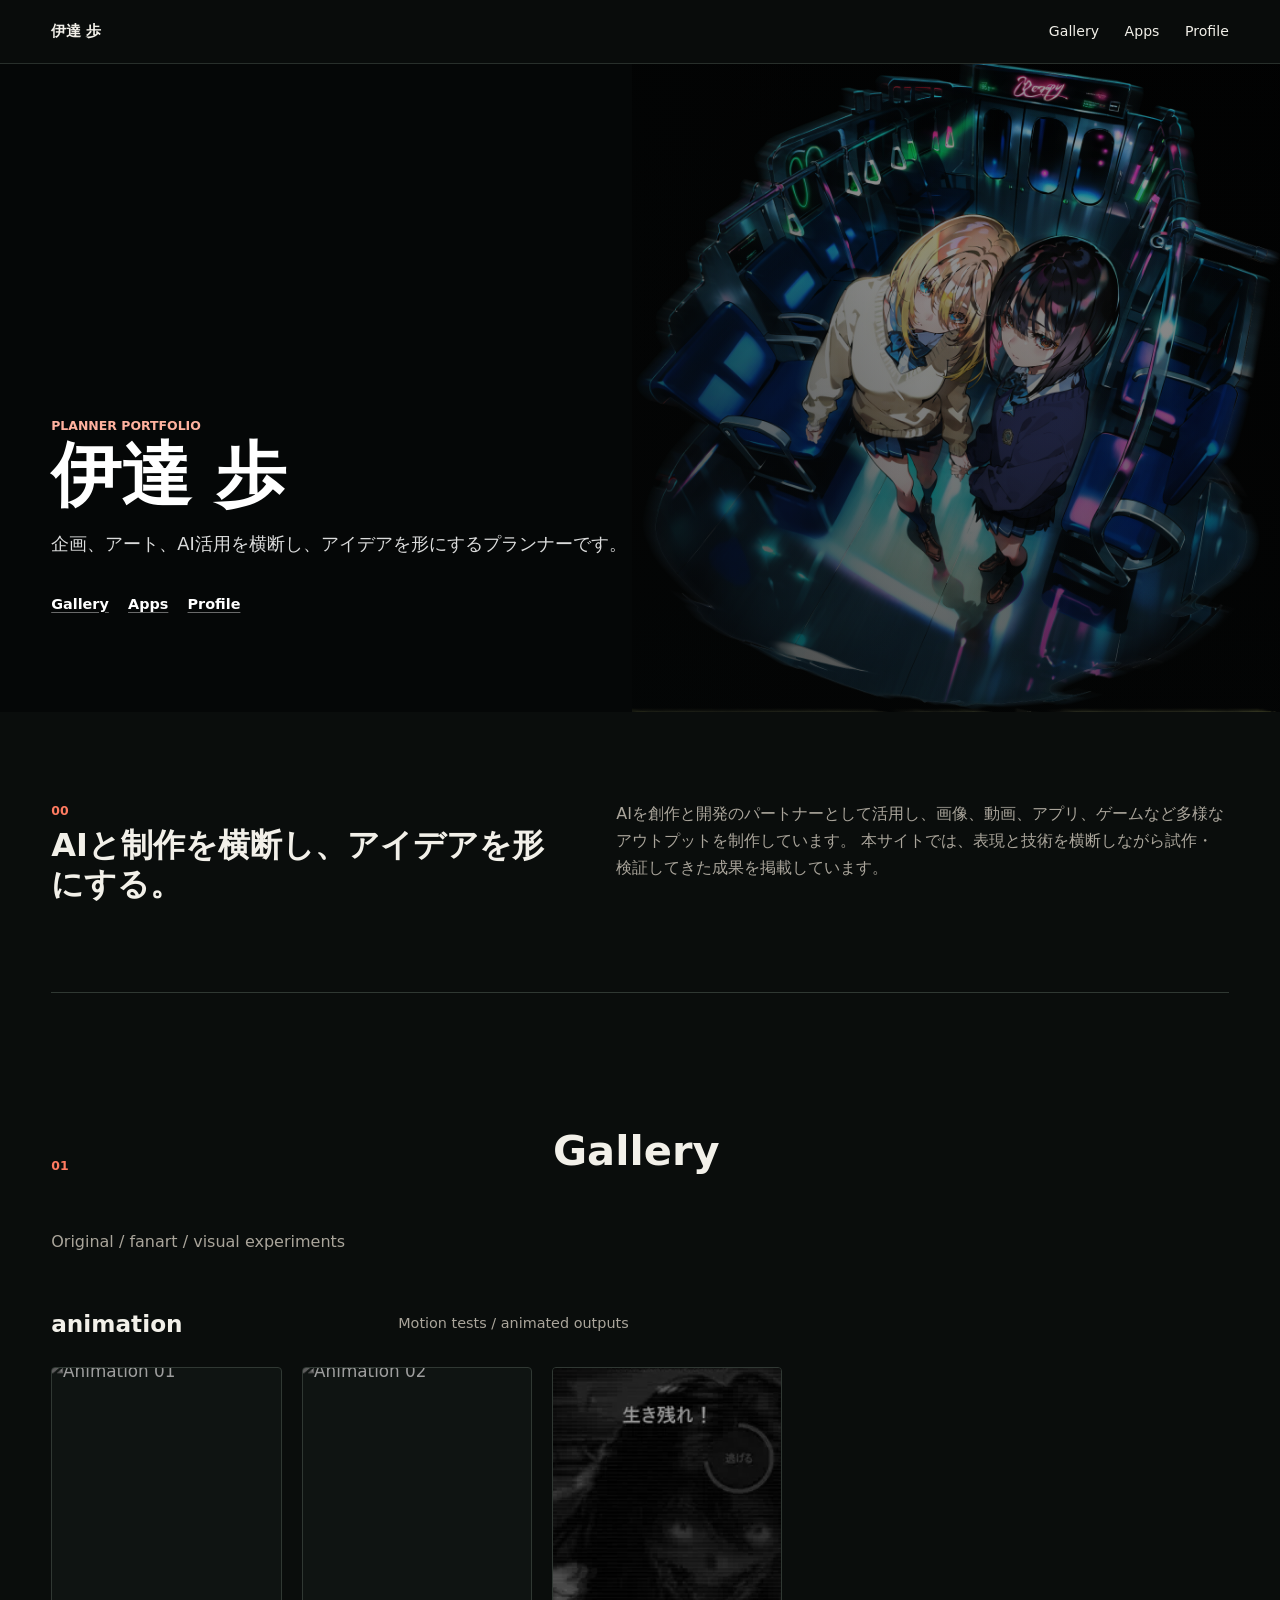
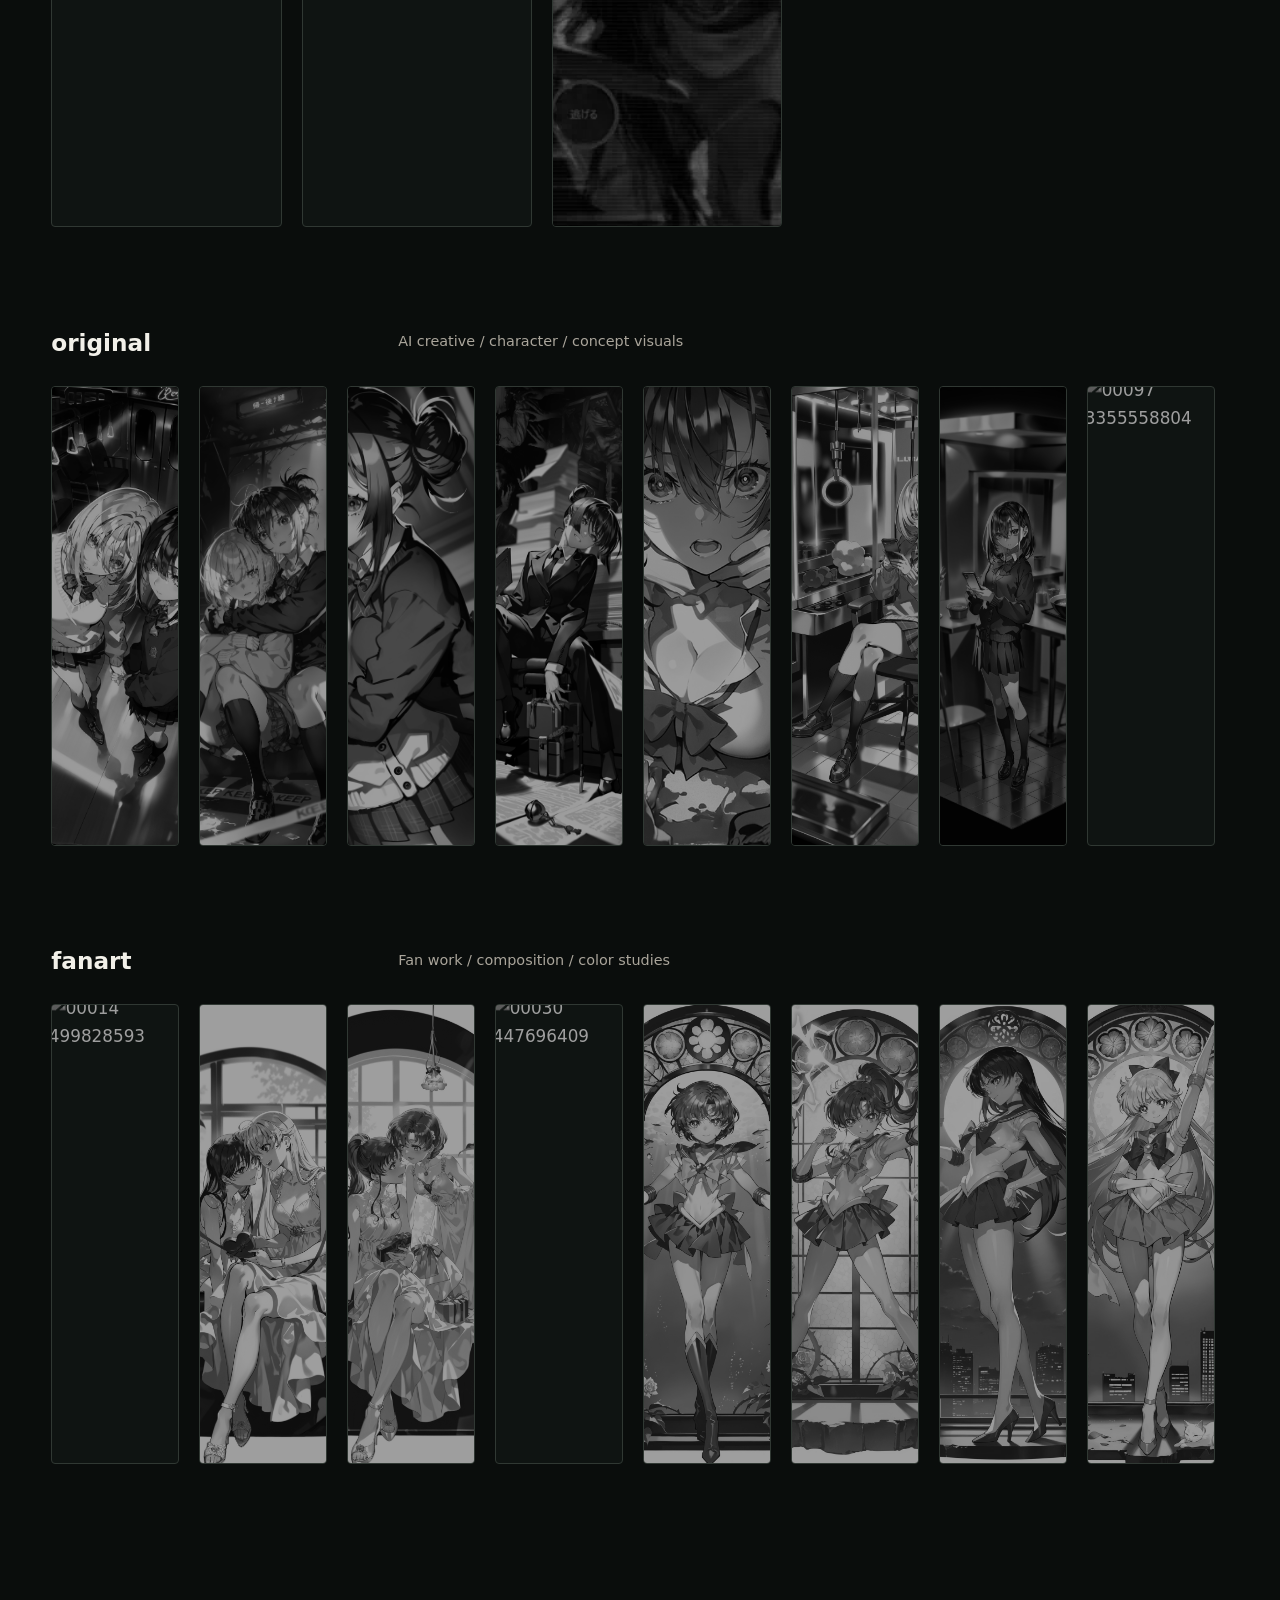
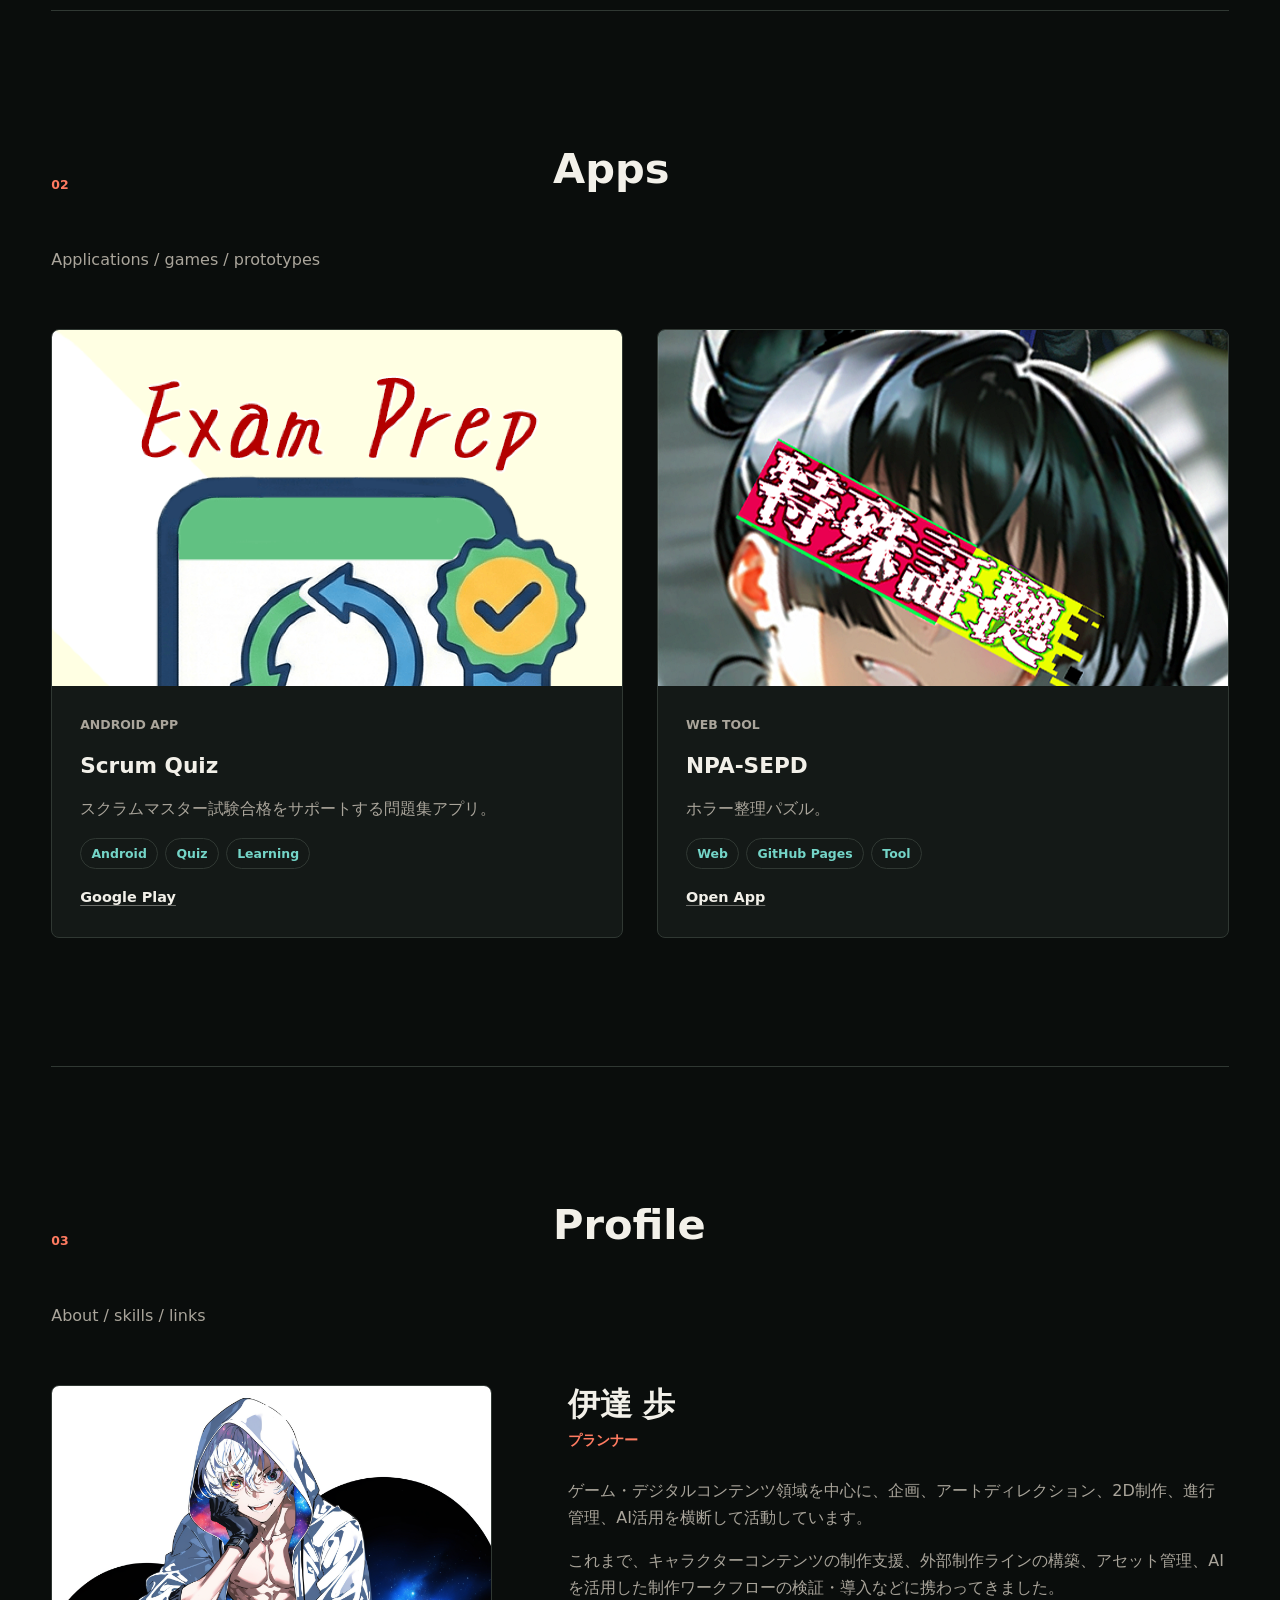
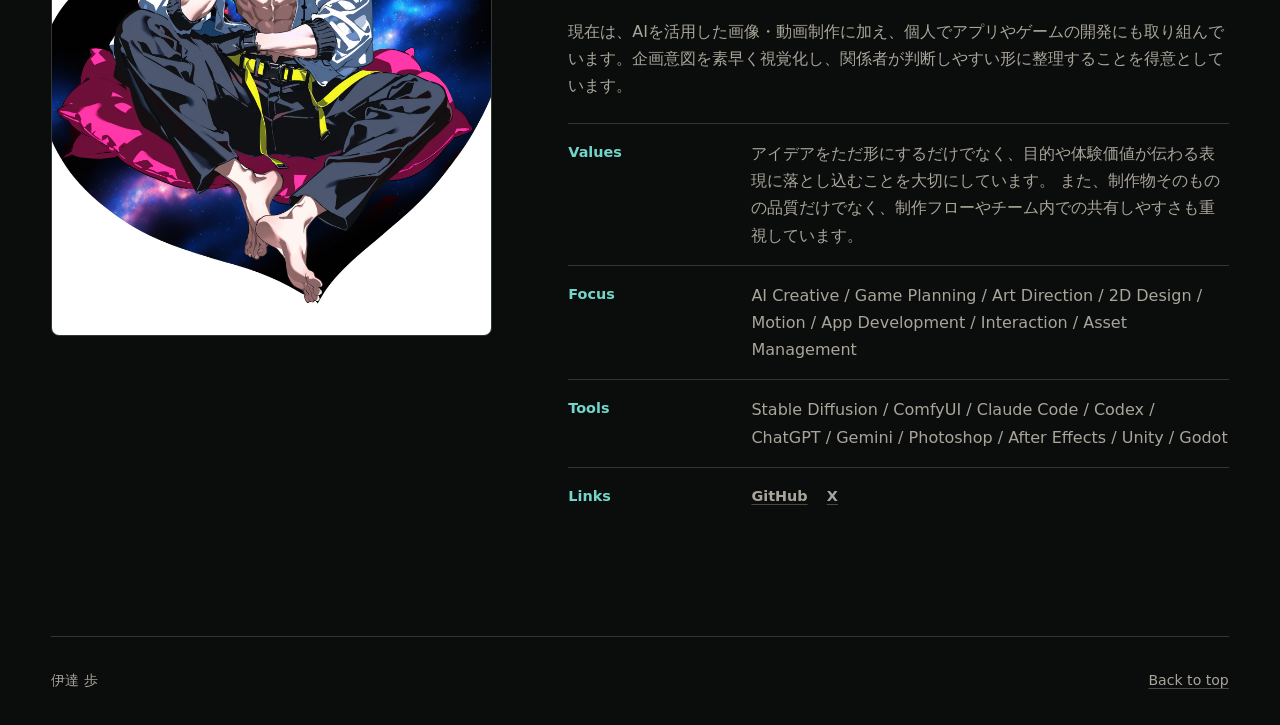
==== wireframe.html @ 17c1c7ae "Hide gallery close button" ====
<!doctype html>
<html lang="ja">
  <head>
    <meta charset="utf-8">
    <meta name="viewport" content="width=device-width, initial-scale=1">
    <title>伊達 歩 Portfolio</title>
    <link rel="stylesheet" href="./wireframe.css?v=20260603-close">
  </head>
  <body>
    <a class="skip-link" href="#main">本文へ移動</a>

    <header class="site-header">
      <a class="brand" href="#top" aria-label="Portfolio home">伊達 歩</a>
      <nav class="primary-nav" aria-label="Primary navigation">
        <a href="#gallery">Gallery</a>
        <a href="#apps">Apps</a>
        <a href="#profile">Profile</a>
      </nav>
    </header>

    <main id="main">
      <section class="hero" id="top" aria-labelledby="hero-title">
        <img class="hero__image" src="./image/original/01_key-train_1+.png" alt="">
        <div class="hero__shade" aria-hidden="true"></div>
        <div class="hero__inner">
          <p class="eyebrow">Planner Portfolio</p>
          <h1 id="hero-title">伊達 歩</h1>
          <p class="hero__lead">企画、アート、AI活用を横断し、アイデアを形にするプランナーです。</p>
          <div class="hero__links" aria-label="Section links">
            <a href="#gallery">Gallery</a>
            <a href="#apps">Apps</a>
            <a href="#profile">Profile</a>
          </div>
        </div>
      </section>

      <section class="intro shell" aria-labelledby="intro-title">
        <div>
          <p class="section-index">00</p>
          <h2 id="intro-title">AIと制作を横断し、アイデアを形にする。</h2>
        </div>
        <p>
          AIを創作と開発のパートナーとして活用し、画像、動画、アプリ、ゲームなど多様なアウトプットを制作しています。
          本サイトでは、表現と技術を横断しながら試作・検証してきた成果を掲載しています。
        </p>
      </section>

      <section class="section shell" id="gallery" aria-labelledby="gallery-title">
        <div class="section-heading">
          <p class="section-index">01</p>
          <h2 id="gallery-title">Gallery</h2>
          <p>Original / fanart / visual experiments</p>
        </div>

        <div class="gallery-blocks">
          <section class="gallery-category gallery-category--animation" aria-labelledby="gallery-animation-title">
            <div class="gallery-category__heading">
              <h3 id="gallery-animation-title">animation</h3>
              <p>Motion tests / animated outputs</p>
            </div>
            <div class="gallery-rail" data-gallery-rail="animation" aria-label="animation contents"></div>
          </section>

          <section class="gallery-category" aria-labelledby="gallery-original-title">
            <div class="gallery-category__heading">
              <h3 id="gallery-original-title">original</h3>
              <p>AI creative / character / concept visuals</p>
            </div>
            <div class="gallery-rail" data-gallery-rail="original" aria-label="original images"></div>
          </section>

          <section class="gallery-category" aria-labelledby="gallery-fanart-title">
            <div class="gallery-category__heading">
              <h3 id="gallery-fanart-title">fanart</h3>
              <p>Fan work / composition / color studies</p>
            </div>
            <div class="gallery-rail" data-gallery-rail="fanart" aria-label="fanart images"></div>
          </section>
        </div>
      </section>

      <section class="section shell" id="apps" aria-labelledby="apps-title">
        <div class="section-heading">
          <p class="section-index">02</p>
          <h2 id="apps-title">Apps</h2>
          <p>Applications / games / prototypes</p>
        </div>

        <div class="apps-grid">
          <article class="app-card">
            <div class="app-card__media app-card__media--icon">
              <img class="app-icon" src="./assets/app-icons/scrumquiz.png" alt="Scrum Quiz app icon">
            </div>
            <div class="app-card__body">
              <p class="app-card__type">Android App</p>
              <h3>Scrum Quiz</h3>
              <p>スクラムマスター試験合格をサポートする問題集アプリ。</p>
              <div class="tag-list" aria-label="Technologies">
                <span>Android</span>
                <span>Quiz</span>
                <span>Learning</span>
              </div>
              <div class="text-links">
                <a href="https://play.google.com/store/apps/details?id=com.dappokura.scrumquiz" target="_blank" rel="noopener noreferrer">Google Play</a>
              </div>
            </div>
          </article>

          <article class="app-card">
            <div class="app-card__media app-card__media--icon">
              <img class="app-icon" src="./assets/app-icons/npa-sepd.png" alt="NPA-SEPD app icon">
            </div>
            <div class="app-card__body">
              <p class="app-card__type">Web Tool</p>
              <h3>NPA-SEPD</h3>
              <p>ホラー整理パズル。</p>
              <div class="tag-list" aria-label="Technologies">
                <span>Web</span>
                <span>GitHub Pages</span>
                <span>Tool</span>
              </div>
              <div class="text-links">
                <a href="https://dappo-kura.github.io/NPA-SEPD/" target="_blank" rel="noopener noreferrer">Open App</a>
              </div>
            </div>
          </article>
        </div>
      </section>

      <section class="section profile shell" id="profile" aria-labelledby="profile-title">
        <div class="section-heading">
          <p class="section-index">03</p>
          <h2 id="profile-title">Profile</h2>
          <p>About / skills / links</p>
        </div>

        <div class="profile-layout">
          <figure class="profile-visual">
            <img src="./image/original/15_00001-150311282.png" alt="Profile visual placeholder">
          </figure>

          <div class="profile-copy">
            <div class="profile-title">
              <h3>伊達 歩</h3>
              <p>プランナー</p>
            </div>

            <div class="profile-text">
              <p>
                ゲーム・デジタルコンテンツ領域を中心に、企画、アートディレクション、2D制作、進行管理、AI活用を横断して活動しています。
              </p>
              <p>
                これまで、キャラクターコンテンツの制作支援、外部制作ラインの構築、アセット管理、AIを活用した制作ワークフローの検証・導入などに携わってきました。
              </p>
              <p>
                現在は、AIを活用した画像・動画制作に加え、個人でアプリやゲームの開発にも取り組んでいます。企画意図を素早く視覚化し、関係者が判断しやすい形に整理することを得意としています。
              </p>
            </div>

            <div class="profile-list">
              <div>
                <h4>Values</h4>
                <p>
                  アイデアをただ形にするだけでなく、目的や体験価値が伝わる表現に落とし込むことを大切にしています。
                  また、制作物そのものの品質だけでなく、制作フローやチーム内での共有しやすさも重視しています。
                </p>
              </div>
              <div>
                <h4>Focus</h4>
                <p>AI Creative / Game Planning / Art Direction / 2D Design / Motion / App Development / Interaction / Asset Management</p>
              </div>
              <div>
                <h4>Tools</h4>
                <p>Stable Diffusion / ComfyUI / Claude Code / Codex / ChatGPT / Gemini / Photoshop / After Effects / Unity / Godot</p>
              </div>
              <div>
                <h4>Links</h4>
                <p class="text-links">
                  <a href="https://github.com/Dappo-kura" target="_blank" rel="noopener noreferrer">GitHub</a>
                  <a href="https://x.com/home" target="_blank" rel="noopener noreferrer">X</a>
                </p>
              </div>
            </div>
          </div>
        </div>
      </section>
    </main>

    <footer class="site-footer shell">
      <p>伊達 歩</p>
      <a href="#top">Back to top</a>
    </footer>

    <div class="gallery-lightbox" id="gallery-lightbox" aria-hidden="true">
      <div class="gallery-lightbox__dialog" role="dialog" aria-modal="true" aria-labelledby="lightbox-title">
        <button class="gallery-lightbox__close" type="button" aria-label="Close">Close</button>
        <button class="gallery-lightbox__nav gallery-lightbox__nav--prev" type="button" aria-label="Previous image">←</button>
        <button class="gallery-lightbox__nav gallery-lightbox__nav--next" type="button" aria-label="Next image">→</button>
        <div class="gallery-lightbox__media" id="lightbox-media"></div>
        <div class="gallery-lightbox__meta">
          <p id="lightbox-category"></p>
          <h3 id="lightbox-title"></h3>
        </div>
      </div>
    </div>

    <script src="./gallery.js?v=20260603-close"></script>
  </body>
</html>
---- wireframe.css ----
:root {
  color-scheme: dark;
  --bg: #0a0d0c;
  --ink: #f2f0e9;
  --muted: #aaa59b;
  --line: #303833;
  --surface: #141917;
  --accent: #ff7b61;
  --accent-2: #74d5c8;
  --gutter: clamp(18px, 4vw, 64px);
  --section-space: clamp(64px, 10vw, 128px);
  --radius: 8px;
}

* {
  box-sizing: border-box;
}

html {
  scroll-behavior: smooth;
}

body {
  margin: 0;
  background: var(--bg);
  color: var(--ink);
  font-family: "Yu Gothic", "Hiragino Kaku Gothic ProN", Meiryo, system-ui, sans-serif;
  line-height: 1.7;
  letter-spacing: 0;
}

body.lightbox-open {
  overflow: hidden;
}

img,
video {
  display: block;
  width: 100%;
}

a {
  color: inherit;
  text-decoration-color: color-mix(in srgb, currentColor 40%, transparent);
  text-underline-offset: 0.22em;
}

a:hover {
  color: var(--accent);
}

.skip-link {
  position: fixed;
  top: 12px;
  left: 12px;
  z-index: 20;
  transform: translateY(-160%);
  background: var(--ink);
  color: var(--surface);
  padding: 0.5rem 0.75rem;
  border-radius: var(--radius);
}

.skip-link:focus {
  transform: translateY(0);
}

.shell {
  width: min(calc(100% - (var(--gutter) * 2)), 1180px);
  margin-inline: auto;
}

.site-header {
  position: sticky;
  top: 0;
  z-index: 10;
  display: flex;
  align-items: center;
  justify-content: space-between;
  gap: 1rem;
  min-height: 64px;
  padding-inline: var(--gutter);
  border-bottom: 1px solid color-mix(in srgb, var(--line) 82%, transparent);
  background: color-mix(in srgb, var(--bg) 88%, transparent);
  backdrop-filter: blur(18px);
}

.brand {
  font-size: 0.95rem;
  font-weight: 700;
  text-decoration: none;
}

.primary-nav {
  display: flex;
  align-items: center;
  gap: clamp(0.8rem, 2vw, 1.8rem);
  font-size: 0.88rem;
}

.primary-nav a {
  text-decoration: none;
}

.hero {
  position: relative;
  min-height: 72svh;
  display: grid;
  align-items: end;
  overflow: clip;
  isolation: isolate;
  background: #050707;
}

.hero__image,
.hero__shade {
  position: absolute;
  inset: 0;
  z-index: -2;
}

.hero__image {
  height: 100%;
  object-fit: contain;
  object-position: right center;
  opacity: 0.92;
}

.hero__shade {
  z-index: -1;
  background:
    linear-gradient(90deg, rgba(5, 7, 7, 0.9) 0%, rgba(5, 7, 7, 0.68) 34%, rgba(5, 7, 7, 0.24) 72%),
    linear-gradient(0deg, rgba(5, 7, 7, 0.5), rgba(5, 7, 7, 0.1));
}

.hero__inner {
  width: min(calc(100% - (var(--gutter) * 2)), 1180px);
  margin-inline: auto;
  padding-block: clamp(56px, 8vw, 96px);
  color: #fff;
}

.eyebrow,
.section-index,
.app-card__type {
  margin: 0;
  color: var(--accent);
  font-size: 0.78rem;
  font-weight: 700;
  text-transform: uppercase;
}

.hero .eyebrow {
  color: #ffb29f;
}

.hero h1 {
  max-width: 13ch;
  margin: 0.4rem 0 0;
  font-size: 4.4rem;
  line-height: 0.95;
  font-weight: 700;
}

.hero__lead {
  max-width: 38rem;
  margin: 1.25rem 0 0;
  font-size: 1.12rem;
  color: rgba(255, 255, 255, 0.86);
}

.hero__links,
.text-links {
  display: flex;
  flex-wrap: wrap;
  gap: 0.9rem 1.2rem;
}

.hero__links {
  margin-top: 2rem;
}

.hero__links a,
.text-links a {
  font-size: 0.9rem;
  font-weight: 700;
}

.intro {
  display: grid;
  grid-template-columns: minmax(0, 0.9fr) minmax(18rem, 1.1fr);
  gap: clamp(24px, 5vw, 80px);
  padding-block: clamp(42px, 7vw, 88px);
  border-bottom: 1px solid var(--line);
}

.intro h2,
.section-heading h2 {
  margin: 0.3rem 0 0;
  line-height: 1.22;
  font-weight: 700;
}

.intro h2 {
  font-size: 2rem;
}

.intro p:last-child {
  margin: 0;
  color: var(--muted);
}

.section {
  padding-block: var(--section-space);
}

.section + .section {
  border-top: 1px solid var(--line);
}

.section-heading {
  display: grid;
  grid-template-columns: minmax(10rem, 0.8fr) minmax(18rem, 1.2fr);
  align-items: end;
  gap: clamp(16px, 4vw, 64px);
  margin-bottom: clamp(28px, 5vw, 56px);
}

.section-heading h2 {
  font-size: 2.6rem;
}

.section-heading p:last-child {
  margin: 0;
  color: var(--muted);
}

.gallery-grid {
  display: grid;
  grid-template-columns: repeat(auto-fit, minmax(min(100%, 18rem), 1fr));
  gap: clamp(18px, 3vw, 34px);
  align-items: start;
}

.gallery-blocks {
  display: grid;
  gap: clamp(44px, 7vw, 84px);
}

.gallery-category {
  display: grid;
  gap: clamp(18px, 3vw, 28px);
}

.gallery-category__heading {
  display: grid;
  grid-template-columns: minmax(9rem, 0.36fr) minmax(0, 1fr);
  gap: clamp(16px, 4vw, 48px);
  align-items: end;
}

.gallery-category__heading h3,
.gallery-category__heading p {
  margin: 0;
}

.gallery-category__heading h3 {
  color: var(--ink);
  font-size: 1.45rem;
  line-height: 1;
  text-transform: lowercase;
}

.gallery-category__heading p {
  color: var(--muted);
  font-size: 0.9rem;
}

.gallery-rail {
  display: flex;
  gap: clamp(10px, 1.6vw, 20px);
  overflow-x: auto;
  overflow-y: hidden;
  padding: 4px 0 18px;
  scroll-snap-type: x proximity;
  scrollbar-color: color-mix(in srgb, var(--accent-2) 42%, transparent) transparent;
}

.gallery-rail::-webkit-scrollbar {
  height: 6px;
}

.gallery-rail::-webkit-scrollbar-track {
  background: transparent;
}

.gallery-rail::-webkit-scrollbar-thumb {
  background: color-mix(in srgb, var(--accent-2) 42%, transparent);
  border-radius: 999px;
}

.gallery-tile {
  appearance: none;
  position: relative;
  flex: 0 0 clamp(96px, 10vw, 138px);
  height: clamp(280px, 42vw, 460px);
  padding: 0;
  overflow: hidden;
  border: 1px solid var(--line);
  border-radius: 4px;
  background: #0f1412;
  color: #fff;
  font: inherit;
  text-align: left;
  scroll-snap-align: start;
  text-decoration: none;
  cursor: pointer;
  transition: flex-basis 0.45s ease, transform 0.45s ease, border-color 0.45s ease;
}

.gallery-tile--animation {
  flex-basis: clamp(180px, 18vw, 260px);
}

.gallery-tile:hover,
.gallery-tile:focus-visible {
  flex-basis: clamp(160px, 16vw, 220px);
  transform: translateY(-8px);
  border-color: color-mix(in srgb, var(--accent-2) 55%, var(--line));
  outline: none;
}

.gallery-tile--animation:hover,
.gallery-tile--animation:focus-visible {
  flex-basis: clamp(220px, 24vw, 340px);
}

.gallery-tile img {
  width: 100%;
  height: 100%;
  object-fit: cover;
  filter: grayscale(100%) brightness(0.62);
  transform: scale(1.05);
  transition: filter 0.45s ease, transform 0.45s ease;
}

.gallery-tile:hover img,
.gallery-tile:focus-visible img {
  filter: grayscale(0%) brightness(1);
  transform: scale(1);
}

.gallery-tile span {
  position: absolute;
  right: 0;
  bottom: 0;
  left: 0;
  display: grid;
  gap: 0.12rem;
  padding: 46px 14px 14px;
  background: linear-gradient(transparent, rgba(0, 0, 0, 0.82));
  opacity: 0;
  transform: translateY(10px);
  transition: opacity 0.45s ease, transform 0.45s ease;
}

.gallery-tile:hover span,
.gallery-tile:focus-visible span {
  opacity: 1;
  transform: translateY(0);
}

.gallery-tile strong {
  font-size: 0.86rem;
  line-height: 1.2;
  text-transform: uppercase;
}

.gallery-tile small {
  color: var(--accent);
  font-size: 0.68rem;
  font-weight: 700;
  text-transform: uppercase;
}

.gallery-lightbox {
  position: fixed;
  inset: 0;
  z-index: 1000;
  display: grid;
  place-items: center;
  padding: clamp(16px, 3vw, 36px);
  background: rgba(0, 0, 0, 0.72);
  opacity: 1;
  visibility: visible;
  transition: opacity 0.2s ease, visibility 0.2s ease;
}

.gallery-lightbox[aria-hidden="true"] {
  opacity: 0;
  visibility: hidden;
  pointer-events: none;
}

.gallery-lightbox__dialog {
  position: relative;
  display: grid;
  gap: 1rem;
  width: min(100%, 1120px);
  max-height: min(92svh, 860px);
  padding: clamp(12px, 2vw, 18px);
  border: 1px solid color-mix(in srgb, var(--line) 75%, transparent);
  border-radius: var(--radius);
  background: color-mix(in srgb, var(--surface) 94%, transparent);
  box-shadow: 0 30px 90px rgba(0, 0, 0, 0.48);
}

.gallery-lightbox__media {
  display: grid;
  place-items: center;
  min-height: 0;
}

.gallery-lightbox__image,
.comparison {
  width: 100%;
  max-height: min(72svh, 680px);
  border-radius: 6px;
  background: #050707;
}

.gallery-lightbox__image {
  object-fit: contain;
}

.gallery-lightbox__meta {
  display: flex;
  align-items: end;
  justify-content: space-between;
  gap: 1rem;
}

.gallery-lightbox__meta p,
.gallery-lightbox__meta h3 {
  margin: 0;
}

.gallery-lightbox__meta p {
  color: var(--accent);
  font-size: 0.78rem;
  font-weight: 700;
  text-transform: uppercase;
}

.gallery-lightbox__meta h3 {
  color: var(--ink);
  font-size: 1.25rem;
}

.gallery-lightbox__close,
.gallery-lightbox__nav {
  appearance: none;
  position: absolute;
  z-index: 2;
  border: 1px solid color-mix(in srgb, var(--line) 75%, transparent);
  background: rgba(8, 11, 10, 0.72);
  color: var(--ink);
  font: inherit;
  font-weight: 700;
  cursor: pointer;
}

.gallery-lightbox__close {
  display: none;
  top: 14px;
  right: 14px;
  padding: 0.4rem 0.7rem;
  border-radius: 999px;
  font-size: 0.78rem;
}

.gallery-lightbox__nav {
  top: 50%;
  display: grid;
  place-items: center;
  width: 44px;
  height: 44px;
  border-radius: 50%;
  transform: translateY(-50%);
  font-size: 1.4rem;
}

.gallery-lightbox__nav--prev {
  left: 18px;
}

.gallery-lightbox__nav--next {
  right: 18px;
}

.gallery-lightbox__close:hover,
.gallery-lightbox__nav:hover,
.gallery-lightbox__close:focus-visible,
.gallery-lightbox__nav:focus-visible {
  border-color: var(--accent-2);
  outline: none;
}

.comparison {
  --split: 50%;
  position: relative;
  aspect-ratio: 16 / 10;
  overflow: hidden;
}

.comparison__image {
  position: absolute;
  inset: 0;
  width: 100%;
  height: 100%;
  object-fit: contain;
}

.comparison__image--before {
  background: #050707;
  clip-path: inset(0 calc(100% - var(--split)) 0 0);
  z-index: 1;
}

.comparison__image--after {
  z-index: 0;
}

.comparison__divider {
  position: absolute;
  z-index: 2;
  top: 0;
  bottom: 0;
  left: var(--split);
  width: 2px;
  background: var(--accent-2);
  transform: translateX(-1px);
  box-shadow: 0 0 20px rgba(116, 213, 200, 0.7);
}

.comparison__labels {
  position: absolute;
  z-index: 2;
  top: 12px;
  right: 12px;
  left: 12px;
  display: flex;
  justify-content: space-between;
  pointer-events: none;
}

.comparison__labels span {
  border: 1px solid color-mix(in srgb, var(--line) 75%, transparent);
  border-radius: 999px;
  background: rgba(8, 11, 10, 0.64);
  padding: 0.25rem 0.6rem;
  color: var(--ink);
  font-size: 0.72rem;
  font-weight: 700;
  text-transform: uppercase;
}

.comparison__range {
  position: absolute;
  z-index: 2;
  right: 20px;
  bottom: 18px;
  left: 20px;
  width: calc(100% - 40px);
  accent-color: var(--accent-2);
}

.work-card,
.app-card {
  background: var(--surface);
  border: 1px solid var(--line);
  border-radius: var(--radius);
  overflow: clip;
}

.work-card {
  display: grid;
  gap: 0;
}

.work-card--wide {
  grid-column: span 2;
}

.work-card--tall .media-link {
  aspect-ratio: 4 / 5;
}

.media-link {
  aspect-ratio: 4 / 3;
  display: block;
  overflow: hidden;
  background: #0f1412;
}

.media-link img,
.app-card__media:not(.app-card__media--icon) img,
.app-card__media video,
.profile-visual img {
  height: 100%;
  object-fit: cover;
}

.work-card__text {
  display: grid;
  gap: 0.12rem;
  padding: 1rem;
}

.work-card__text p,
.work-card__text h3,
.work-card__text span,
.app-card h3,
.app-card p,
.profile-copy h3,
.profile-copy p,
.profile-list h4 {
  margin: 0;
}

.work-card__text p,
.work-card__text span {
  color: var(--muted);
  font-size: 0.82rem;
}

.work-card__text h3 {
  font-size: 1.04rem;
}

.apps-grid {
  display: grid;
  grid-template-columns: repeat(auto-fit, minmax(min(100%, 20rem), 1fr));
  gap: clamp(18px, 3vw, 34px);
}

.app-card {
  display: grid;
  grid-template-rows: auto 1fr;
}

.app-card__media {
  aspect-ratio: 16 / 10;
  overflow: hidden;
  background: #0f1412;
}

.app-card__media--icon {
  padding: 0;
  background: #0f1412;
}

.app-icon {
  display: block;
  width: 100%;
  height: 100%;
  border-radius: 0;
  box-shadow: none;
  object-fit: cover;
}

.app-card:first-child .app-icon {
  object-position: center top;
}

.app-card:nth-child(2) .app-icon {
  object-position: center 36%;
}

.app-card__body {
  display: grid;
  align-content: start;
  gap: 1rem;
  padding: clamp(18px, 3vw, 28px);
}

.app-card h3 {
  font-size: 1.35rem;
  line-height: 1.28;
}

.app-card p {
  color: var(--muted);
}

.tag-list {
  display: flex;
  flex-wrap: wrap;
  gap: 0.45rem;
}

.tag-list span {
  border: 1px solid var(--line);
  border-radius: 999px;
  padding: 0.22rem 0.64rem;
  color: var(--accent-2);
  font-size: 0.78rem;
  font-weight: 700;
}

.profile-layout {
  display: grid;
  grid-template-columns: minmax(min(100%, 18rem), 0.8fr) minmax(0, 1.2fr);
  gap: clamp(24px, 6vw, 82px);
  align-items: start;
}

.profile-visual {
  aspect-ratio: 4 / 5;
  margin: 0;
  overflow: hidden;
  border-radius: var(--radius);
  border: 1px solid var(--line);
  background: #0f1412;
}

.profile-copy {
  display: grid;
  gap: 1.5rem;
}

.profile-title {
  display: grid;
  gap: 0.3rem;
}

.profile-copy h3 {
  font-size: 2rem;
  line-height: 1.2;
}

.profile-title p {
  margin: 0;
  color: var(--accent);
  font-size: 0.9rem;
  font-weight: 700;
}

.profile-text {
  display: grid;
  gap: 1rem;
  max-width: 42rem;
}

.profile-text p {
  margin: 0;
  color: var(--muted);
}

.profile-list {
  display: grid;
  gap: 1rem;
}

.profile-list > div {
  display: grid;
  grid-template-columns: minmax(8rem, 0.35fr) minmax(0, 1fr);
  gap: 1rem;
  padding-top: 1rem;
  border-top: 1px solid var(--line);
}

.profile-list h4 {
  color: var(--accent-2);
  font-size: 0.9rem;
}

.profile-list p {
  color: var(--muted);
}

.site-footer {
  display: flex;
  justify-content: space-between;
  gap: 1rem;
  padding-block: 32px;
  border-top: 1px solid var(--line);
  color: var(--muted);
  font-size: 0.88rem;
}

.site-footer p {
  margin: 0;
}

@media (max-width: 760px) {
  .site-header,
  .site-footer {
    align-items: flex-start;
    flex-direction: column;
    padding-block: 14px;
  }

  .hero h1 {
    font-size: 3rem;
  }

  .hero__image {
    object-fit: cover;
    object-position: center 28%;
    opacity: 0.78;
  }

  .hero__shade {
    background:
      linear-gradient(0deg, rgba(5, 7, 7, 0.76) 0%, rgba(5, 7, 7, 0.34) 62%, rgba(5, 7, 7, 0.62) 100%),
      linear-gradient(90deg, rgba(5, 7, 7, 0.7), rgba(5, 7, 7, 0.18));
  }

  .intro,
  .section-heading,
  .gallery-category__heading,
  .profile-layout,
  .profile-list > div {
    grid-template-columns: 1fr;
  }

  .work-card--wide {
    grid-column: auto;
  }

  .gallery-tile {
    flex-basis: 42vw;
    height: min(68vw, 320px);
  }

  .gallery-tile:hover,
  .gallery-tile:focus-visible {
    flex-basis: 52vw;
  }

  .gallery-lightbox {
    padding: 12px;
  }

  .gallery-lightbox__dialog {
    gap: 0.75rem;
  }

  .gallery-lightbox__nav {
    width: 38px;
    height: 38px;
  }

  .gallery-lightbox__nav--prev {
    left: 10px;
  }

  .gallery-lightbox__nav--next {
    right: 10px;
  }

  .gallery-lightbox__meta {
    display: grid;
    gap: 0.2rem;
  }

  .comparison {
    aspect-ratio: 4 / 5;
  }

  .comparison__labels {
    right: 12px;
  }
}
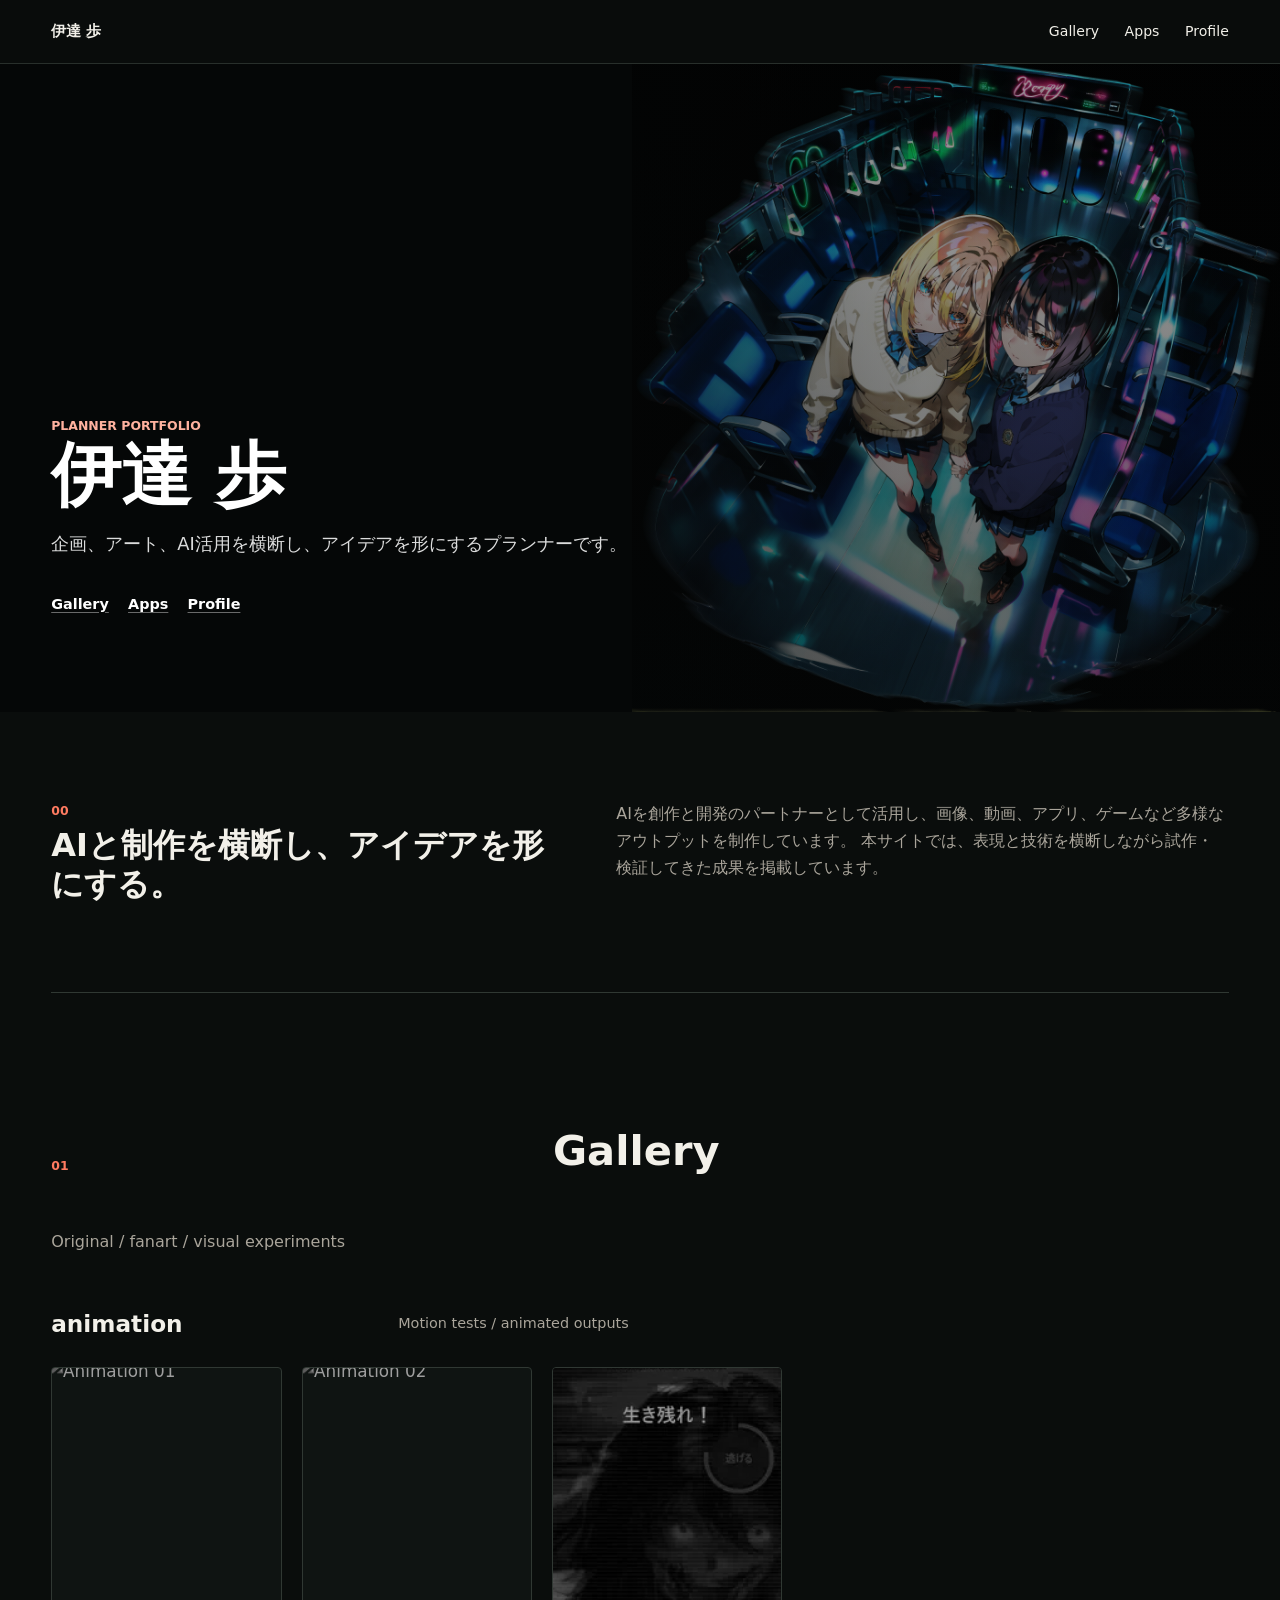
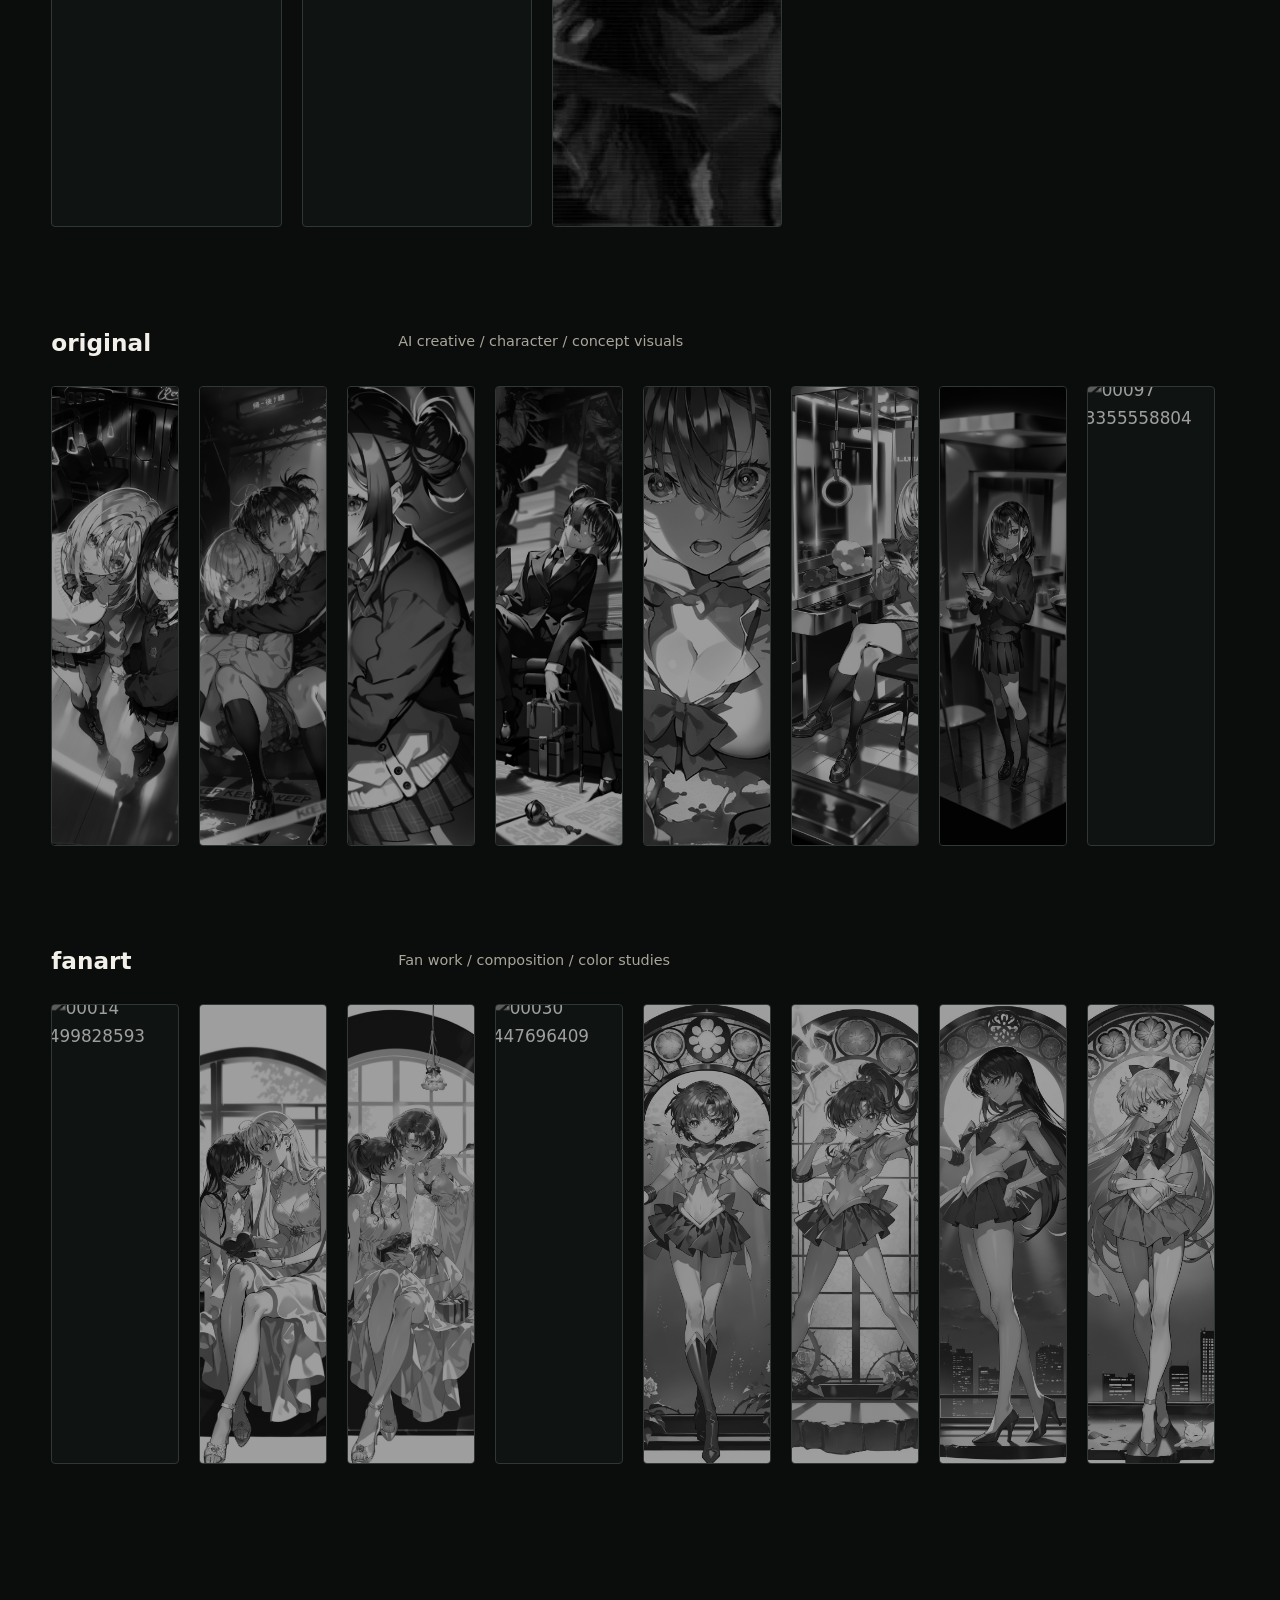
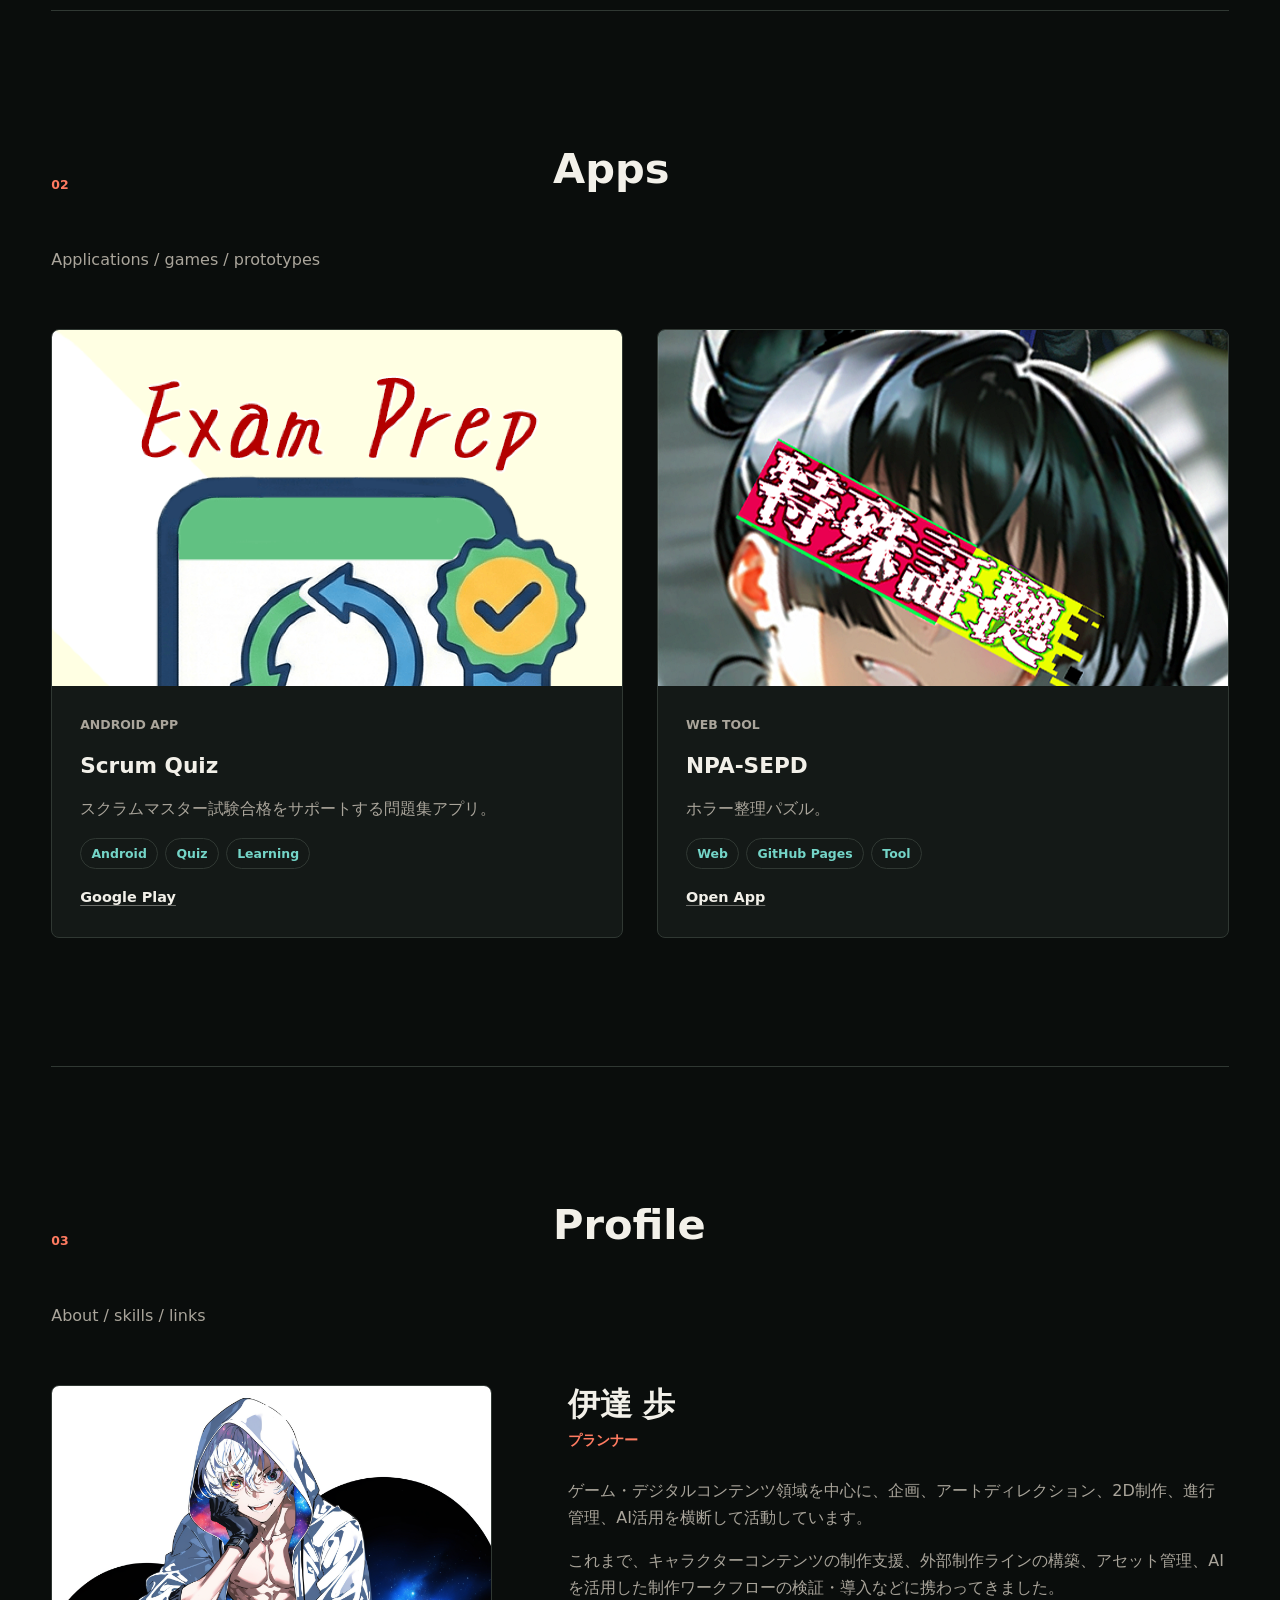
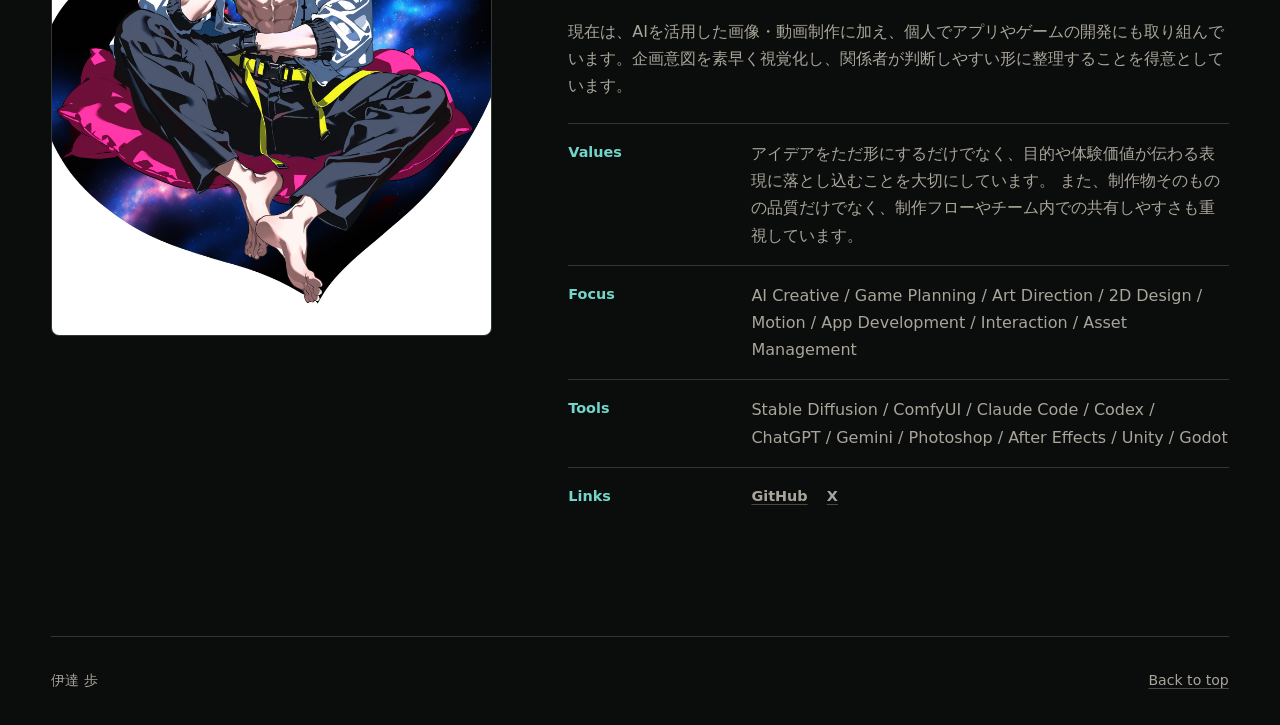
==== commit 5f2ac7c4: "Update original gallery images" ====
--- a/wireframe.html
+++ b/wireframe.html
@@ -4,7 +4,7 @@
     <meta charset="utf-8">
     <meta name="viewport" content="width=device-width, initial-scale=1">
     <title>伊達 歩 Portfolio</title>
-    <link rel="stylesheet" href="./wireframe.css?v=20260603-close">
+    <link rel="stylesheet" href="./wireframe.css?v=20260603-original">
   </head>
   <body>
     <a class="skip-link" href="#main">本文へ移動</a>
@@ -204,6 +204,6 @@
       </div>
     </div>
 
-    <script src="./gallery.js?v=20260603-close"></script>
+    <script src="./gallery.js?v=20260603-original"></script>
   </body>
 </html>
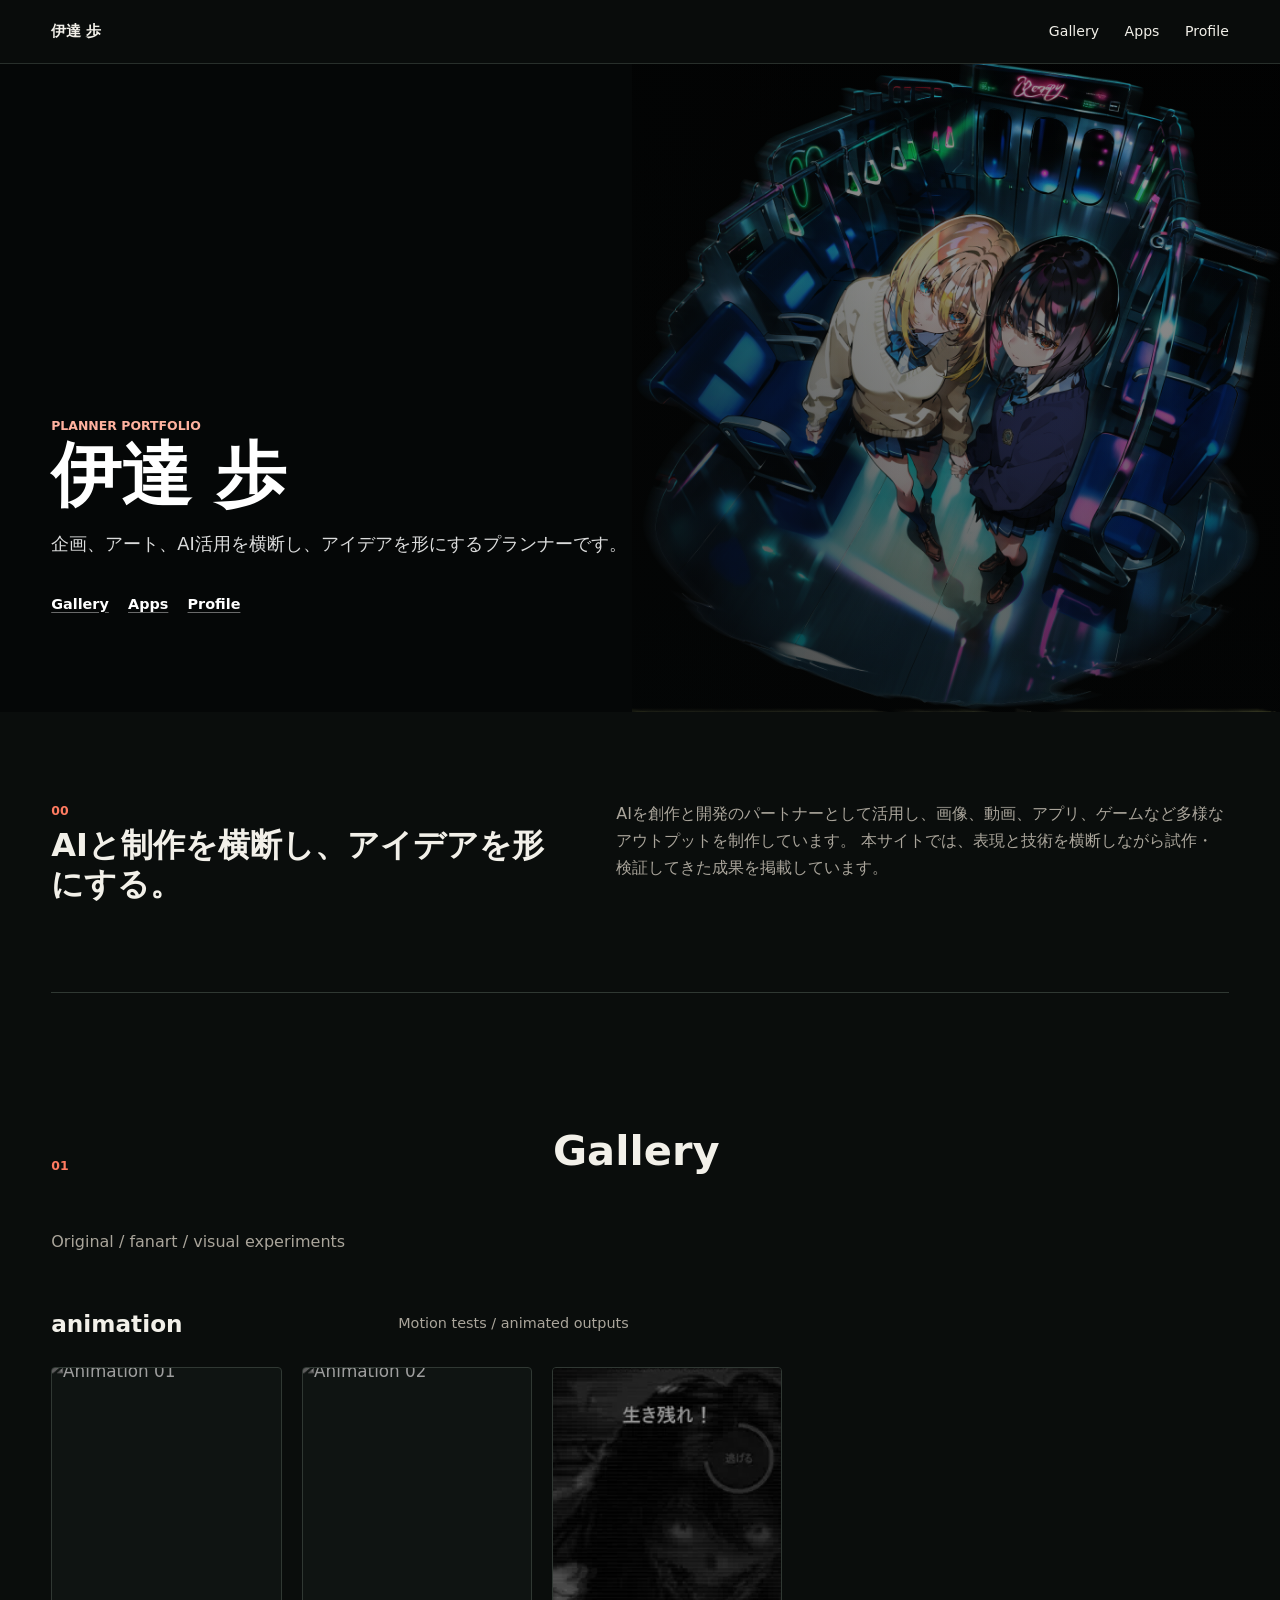
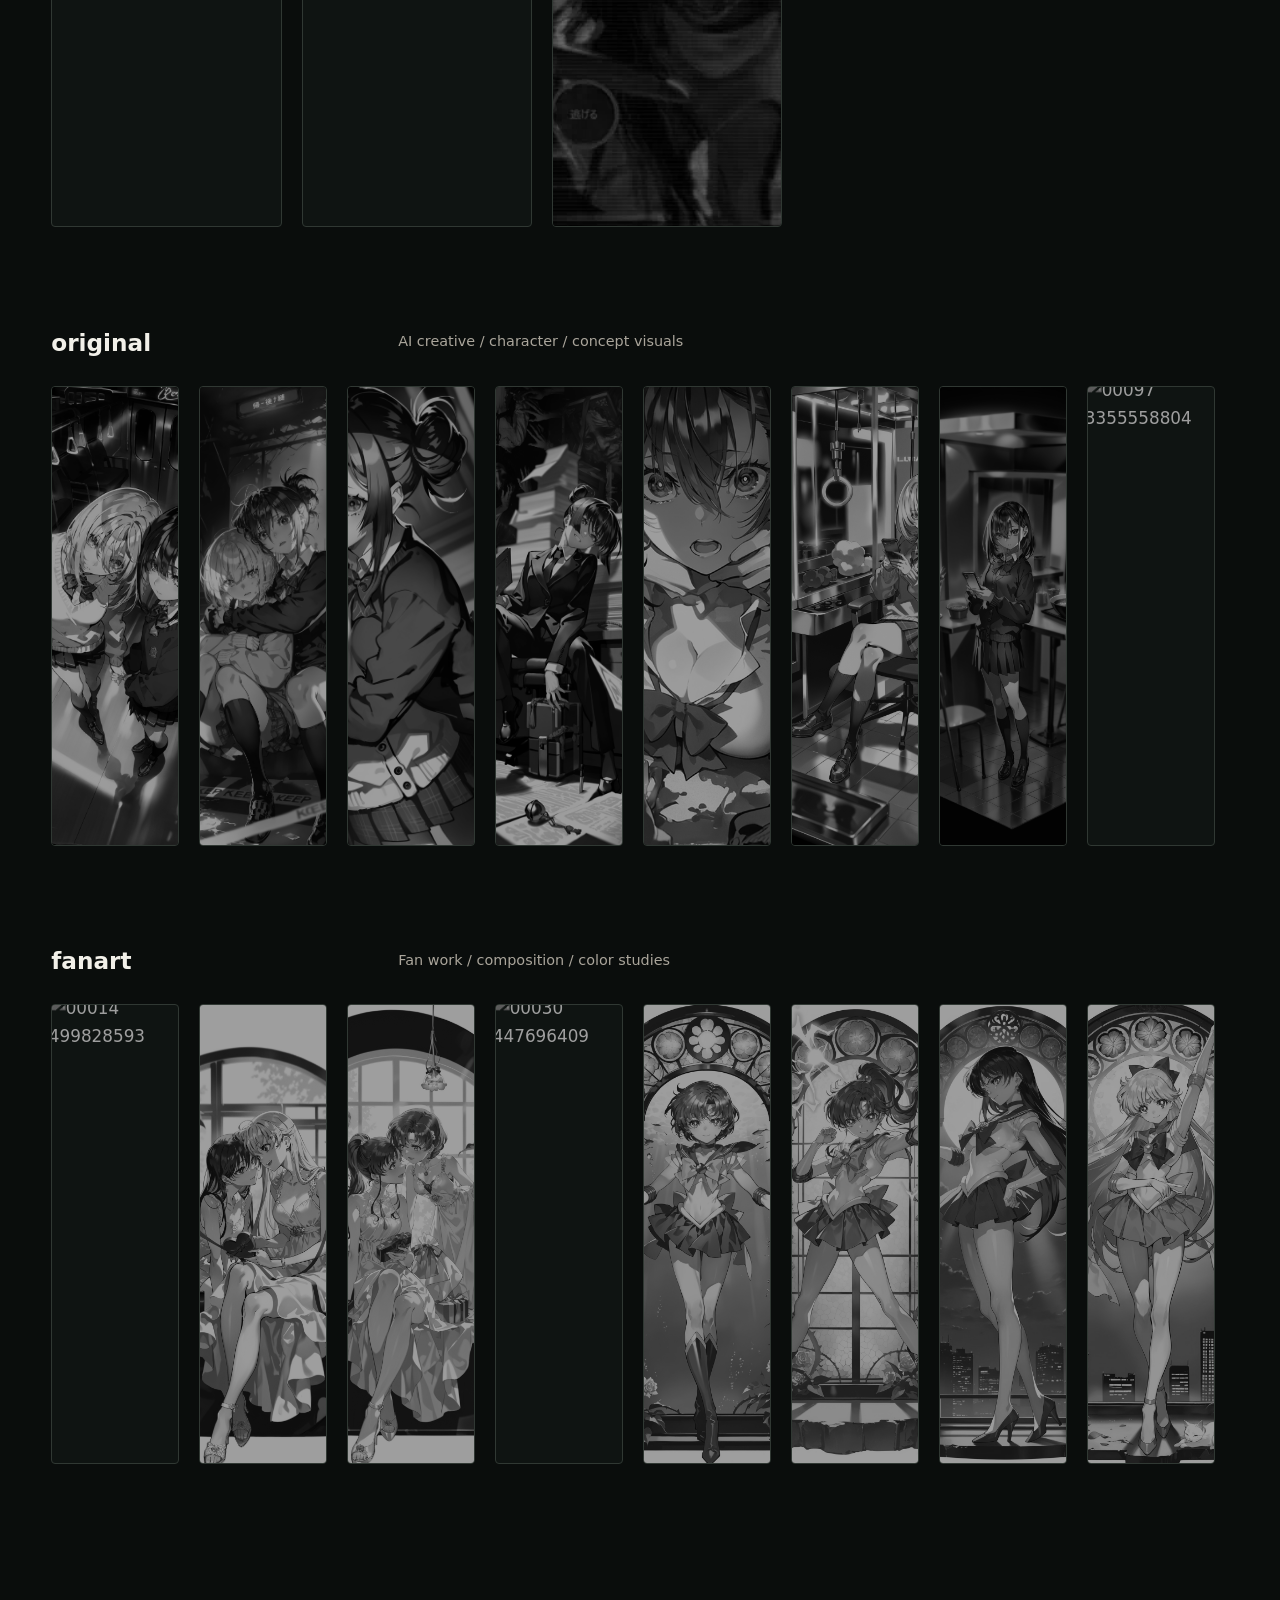
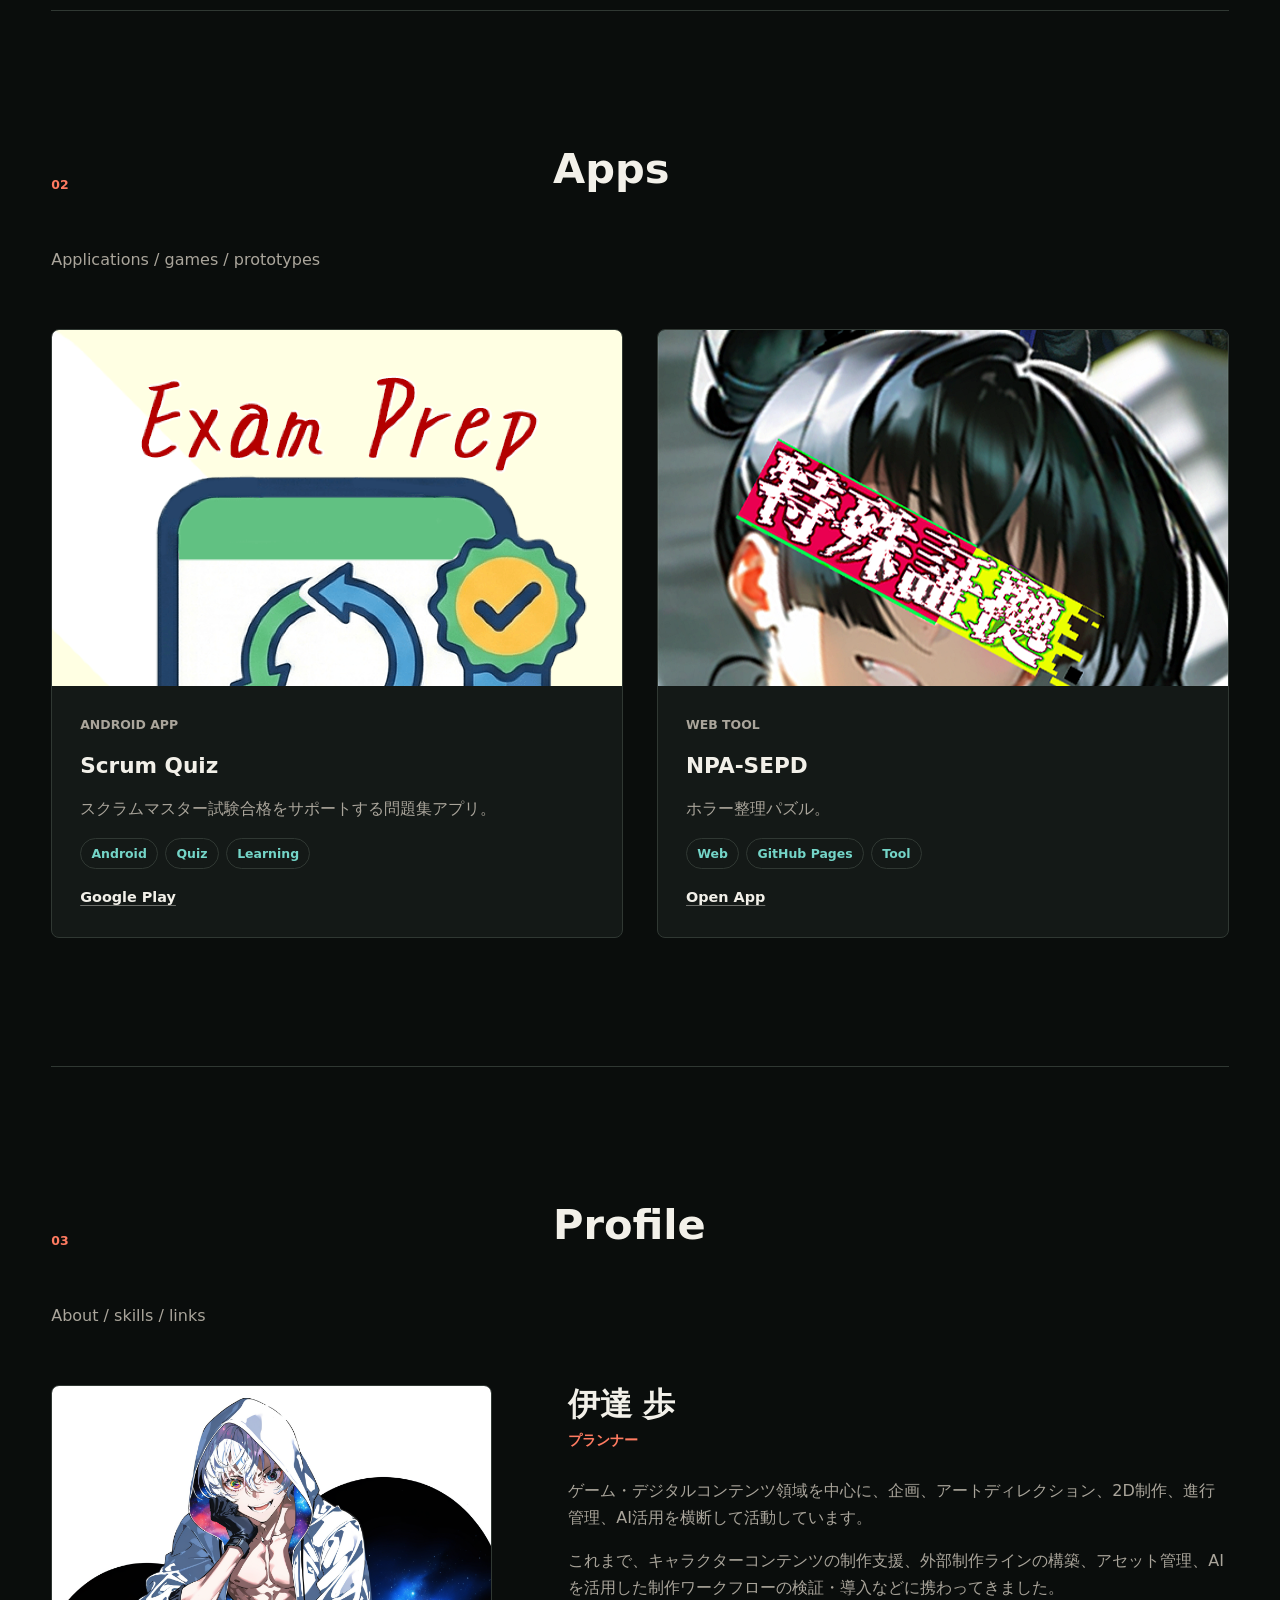
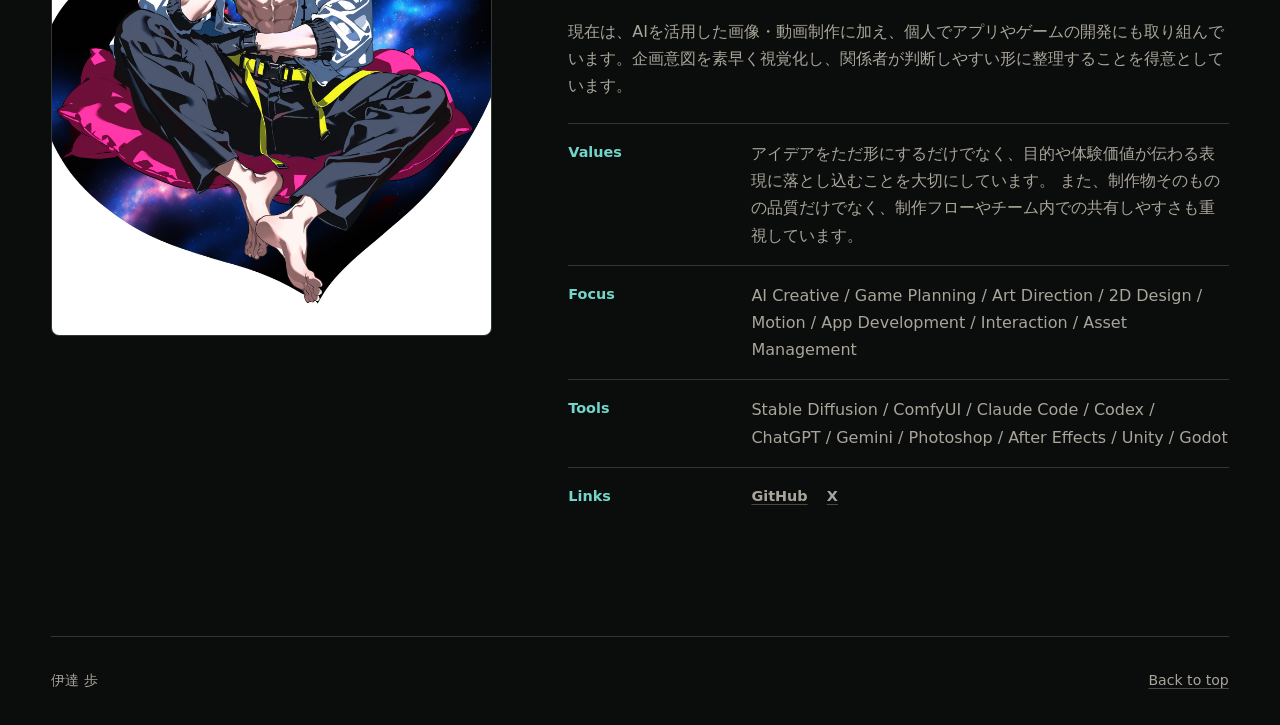
==== commit 5b896841: "Fix original 14 comparison filenames" ====
--- a/wireframe.html
+++ b/wireframe.html
@@ -4,7 +4,7 @@
     <meta charset="utf-8">
     <meta name="viewport" content="width=device-width, initial-scale=1">
     <title>伊達 歩 Portfolio</title>
-    <link rel="stylesheet" href="./wireframe.css?v=20260603-original">
+    <link rel="stylesheet" href="./wireframe.css?v=20260603-original14">
   </head>
   <body>
     <a class="skip-link" href="#main">本文へ移動</a>
@@ -204,6 +204,6 @@
       </div>
     </div>
 
-    <script src="./gallery.js?v=20260603-original"></script>
+    <script src="./gallery.js?v=20260603-original14"></script>
   </body>
 </html>
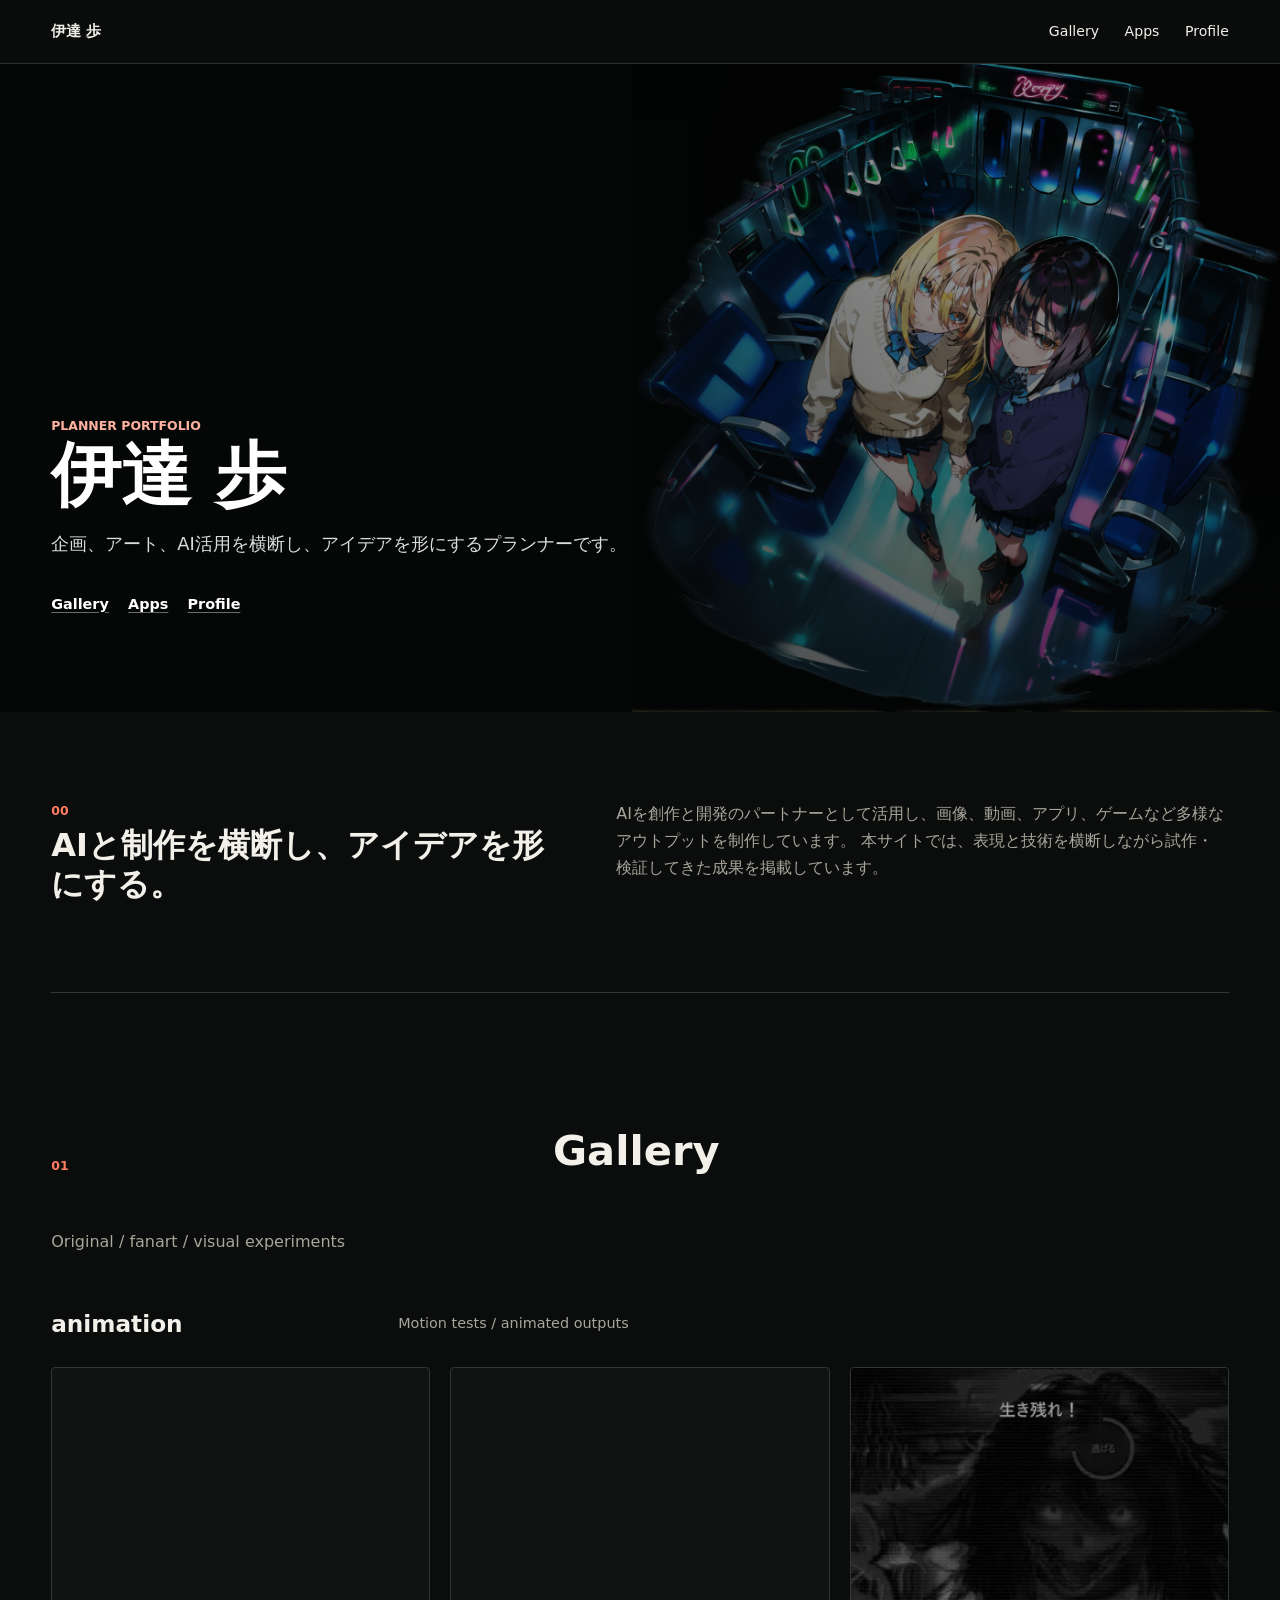
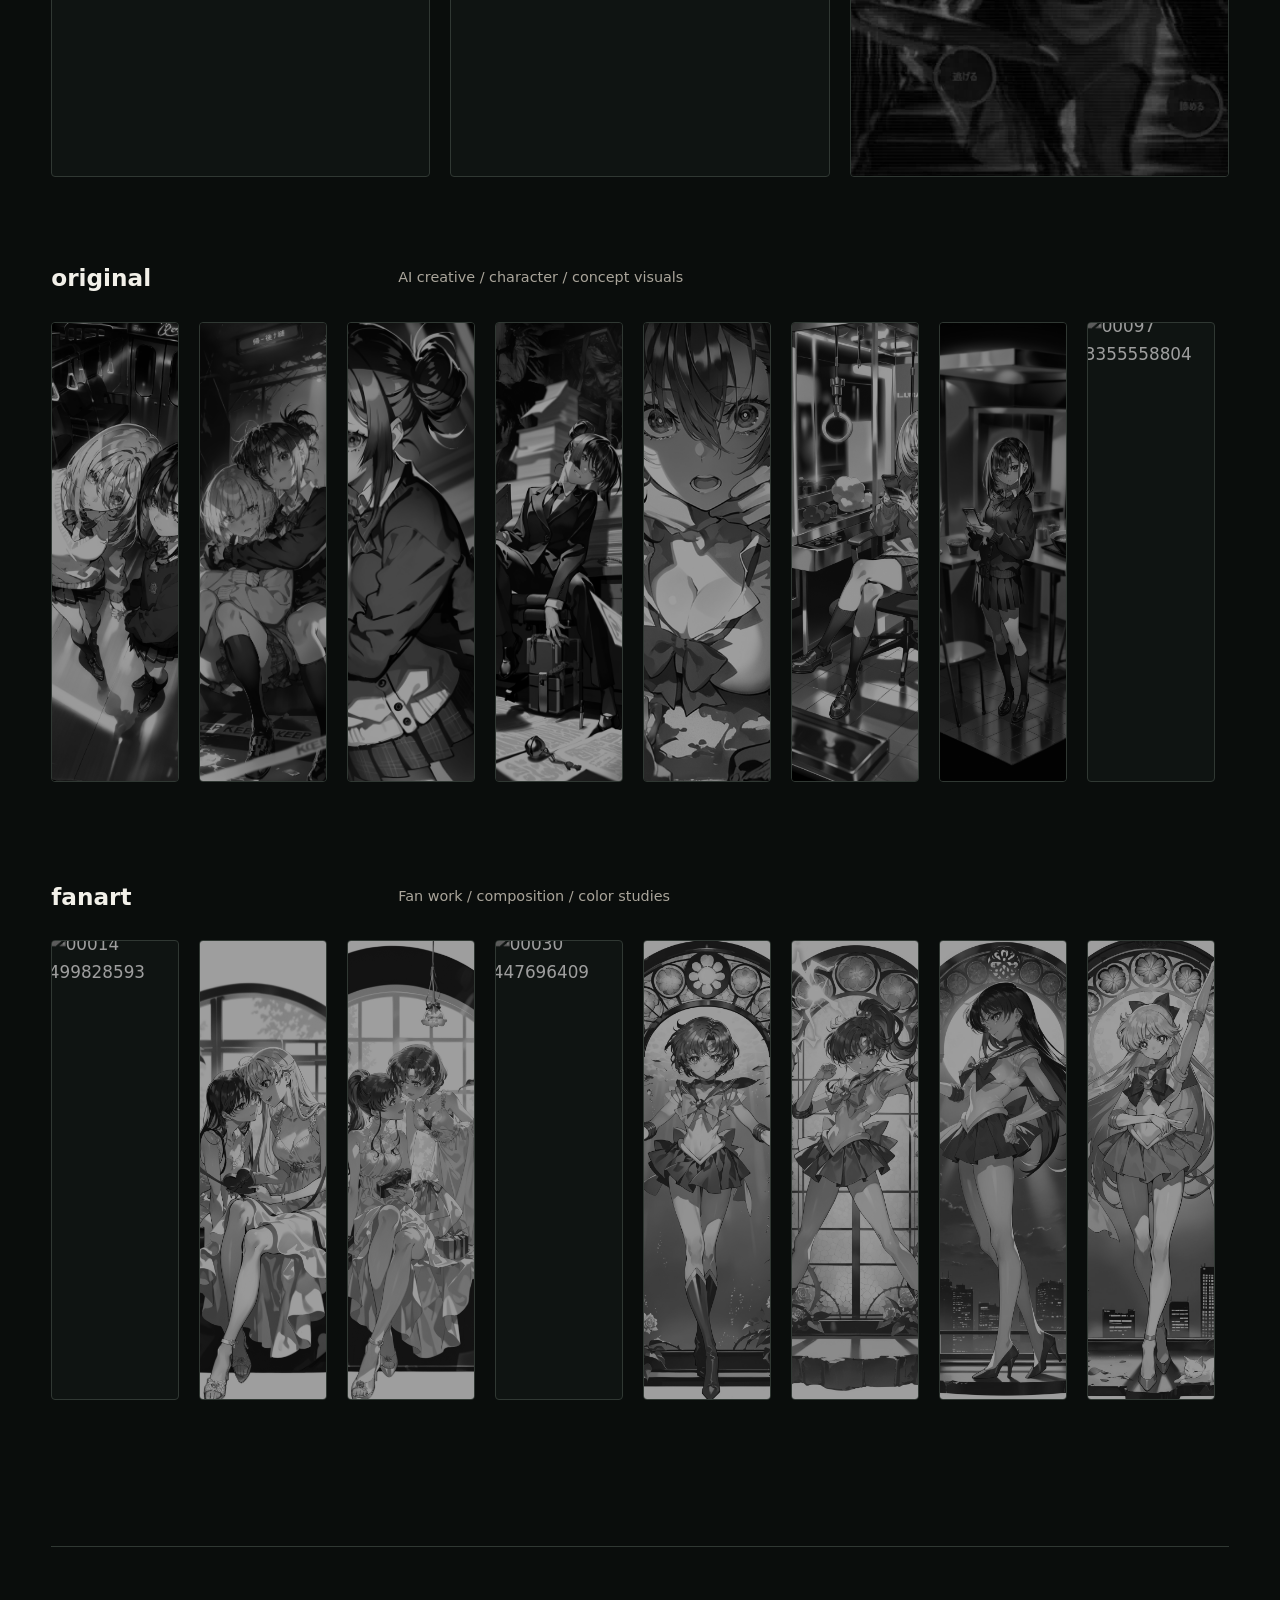
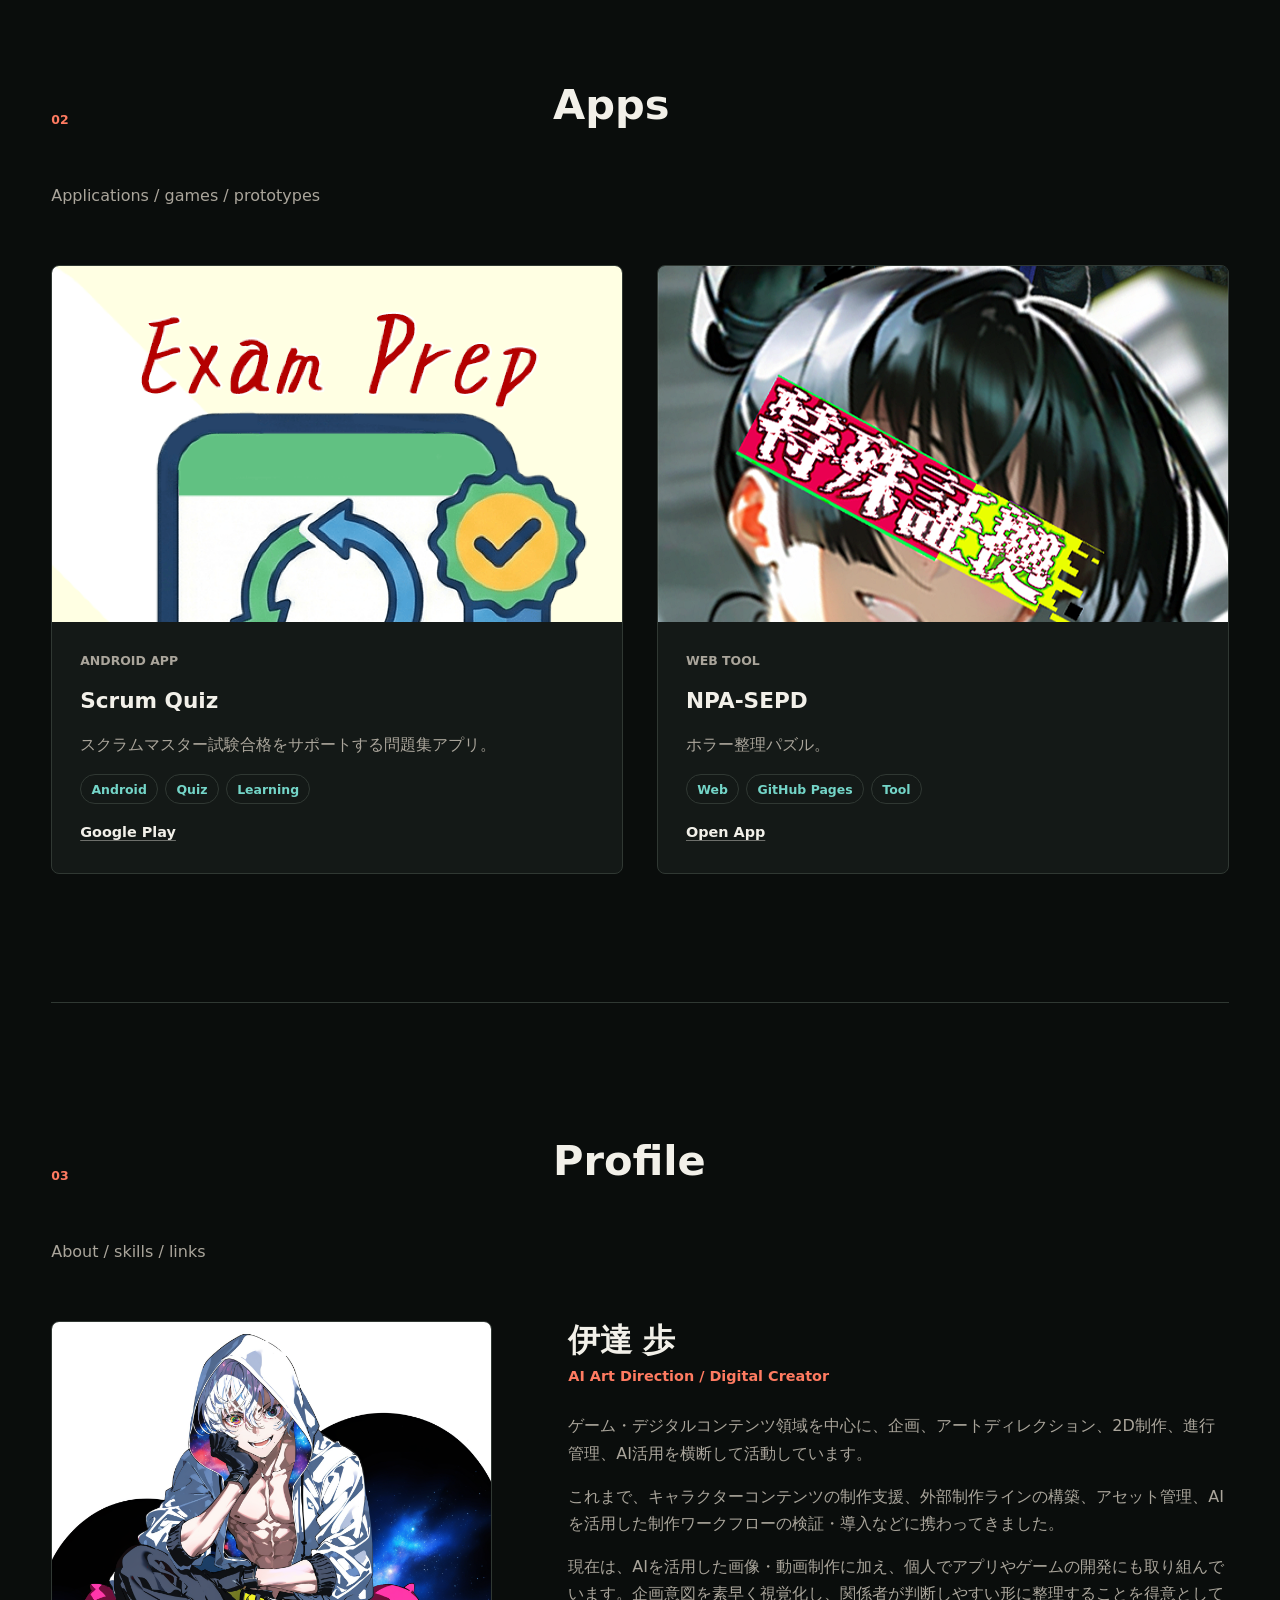
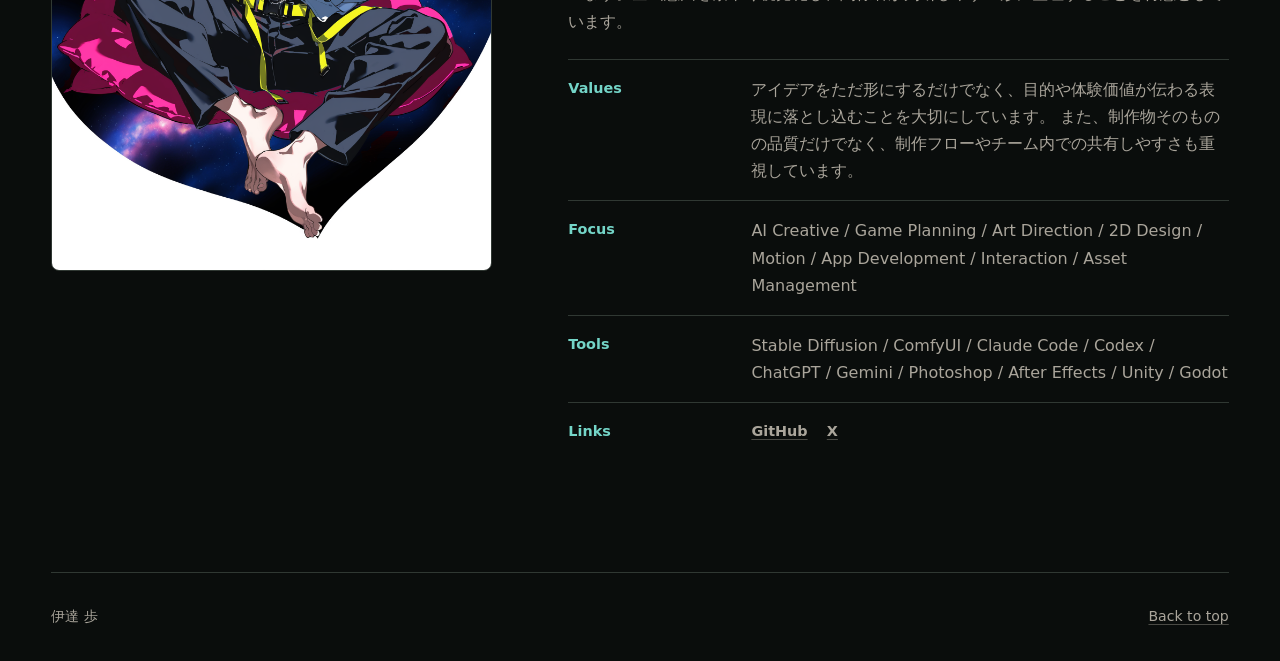
==== commit 14366754: "Update profile title" ====
--- a/wireframe.html
+++ b/wireframe.html
@@ -142,7 +142,7 @@
           <div class="profile-copy">
             <div class="profile-title">
               <h3>伊達 歩</h3>
-              <p>プランナー</p>
+              <p>AI Art Direction / Digital Creator</p>
             </div>
 
             <div class="profile-text">
--- a/wireframe.css
+++ b/wireframe.css
@@ -322,6 +322,19 @@
   flex-basis: clamp(180px, 18vw, 260px);
 }
 
+.gallery-category--animation .gallery-rail {
+  display: grid;
+  grid-template-columns: repeat(3, 1fr);
+  overflow: visible;
+  padding: 4px 0;
+}
+
+.gallery-category--animation .gallery-tile--animation {
+  flex: none;
+  width: 100%;
+  height: clamp(220px, 32vw, 480px);
+}
+
 .gallery-tile:hover,
 .gallery-tile:focus-visible {
   flex-basis: clamp(160px, 16vw, 220px);
@@ -335,7 +348,8 @@
   flex-basis: clamp(220px, 24vw, 340px);
 }
 
-.gallery-tile img {
+.gallery-tile img,
+.gallery-tile video {
   width: 100%;
   height: 100%;
   object-fit: cover;
@@ -345,7 +359,9 @@
 }
 
 .gallery-tile:hover img,
-.gallery-tile:focus-visible img {
+.gallery-tile:focus-visible img,
+.gallery-tile:hover video,
+.gallery-tile:focus-visible video {
   filter: grayscale(0%) brightness(1);
   transform: scale(1);
 }
@@ -371,9 +387,8 @@
 }
 
 .gallery-tile strong {
-  font-size: 0.86rem;
-  line-height: 1.2;
-  text-transform: uppercase;
+  font-size: 0.78rem;
+  line-height: 1.4;
 }
 
 .gallery-tile small {
@@ -435,9 +450,9 @@
 
 .gallery-lightbox__meta {
   display: flex;
-  align-items: end;
-  justify-content: space-between;
-  gap: 1rem;
+  flex-direction: column;
+  align-items: flex-start;
+  gap: 0.4rem;
 }
 
 .gallery-lightbox__meta p,
@@ -445,16 +460,34 @@
   margin: 0;
 }
 
-.gallery-lightbox__meta p {
+#lightbox-category {
   color: var(--accent);
   font-size: 0.78rem;
   font-weight: 700;
   text-transform: uppercase;
 }
 
-.gallery-lightbox__meta h3 {
+.lightbox-description {
   color: var(--ink);
-  font-size: 1.25rem;
+  font-size: 0.88rem;
+  line-height: 1.6;
+}
+
+.lightbox-tools {
+  color: var(--muted);
+  font-size: 0.75rem;
+}
+
+.visually-hidden {
+  position: absolute;
+  width: 1px;
+  height: 1px;
+  padding: 0;
+  margin: -1px;
+  overflow: hidden;
+  clip: rect(0, 0, 0, 0);
+  white-space: nowrap;
+  border: 0;
 }
 
 .gallery-lightbox__close,
@@ -693,6 +726,11 @@
   color: var(--muted);
 }
 
+.app-card__tools {
+  font-size: 0.78rem;
+  color: var(--muted);
+}
+
 .tag-list {
   display: flex;
   flex-wrap: wrap;
@@ -834,6 +872,14 @@
     height: min(68vw, 320px);
   }
 
+  .gallery-category--animation .gallery-rail {
+    grid-template-columns: repeat(3, 1fr);
+  }
+
+  .gallery-category--animation .gallery-tile--animation {
+    height: 40vw;
+  }
+
   .gallery-tile:hover,
   .gallery-tile:focus-visible {
     flex-basis: 52vw;
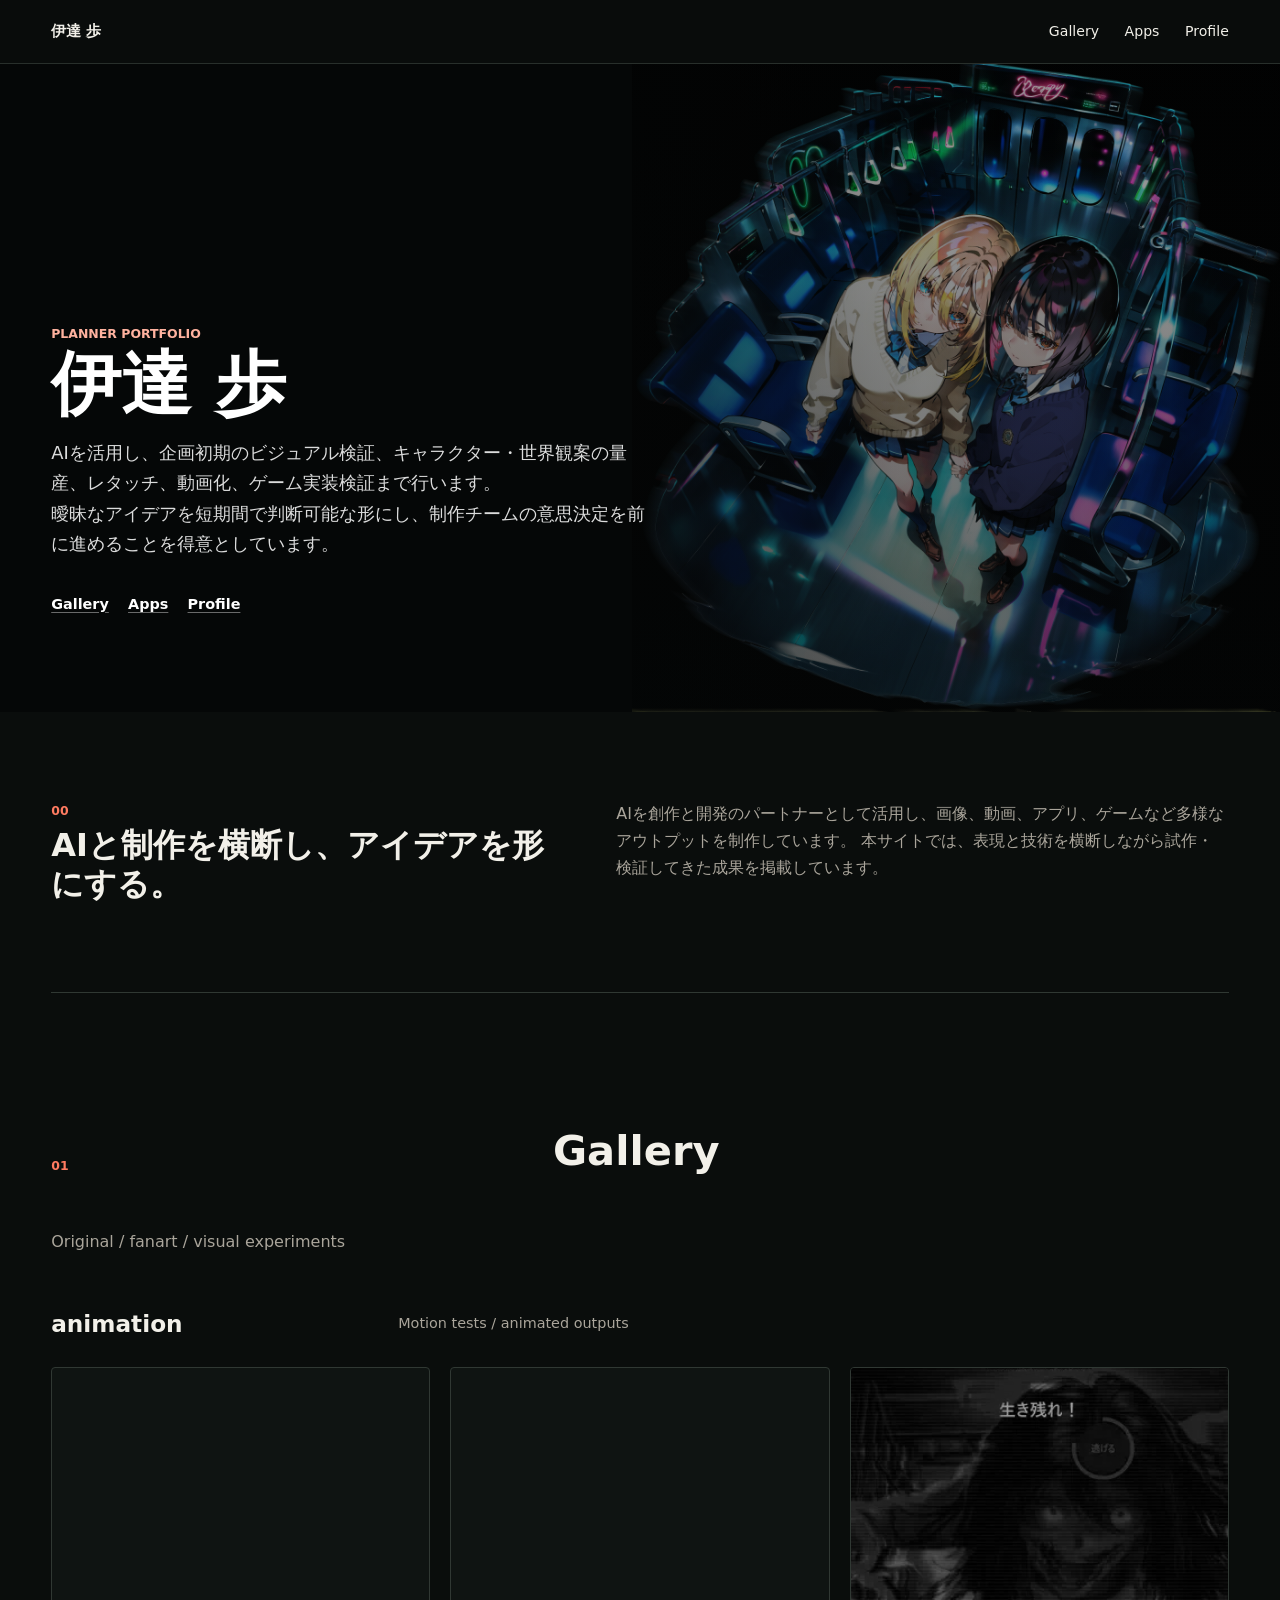
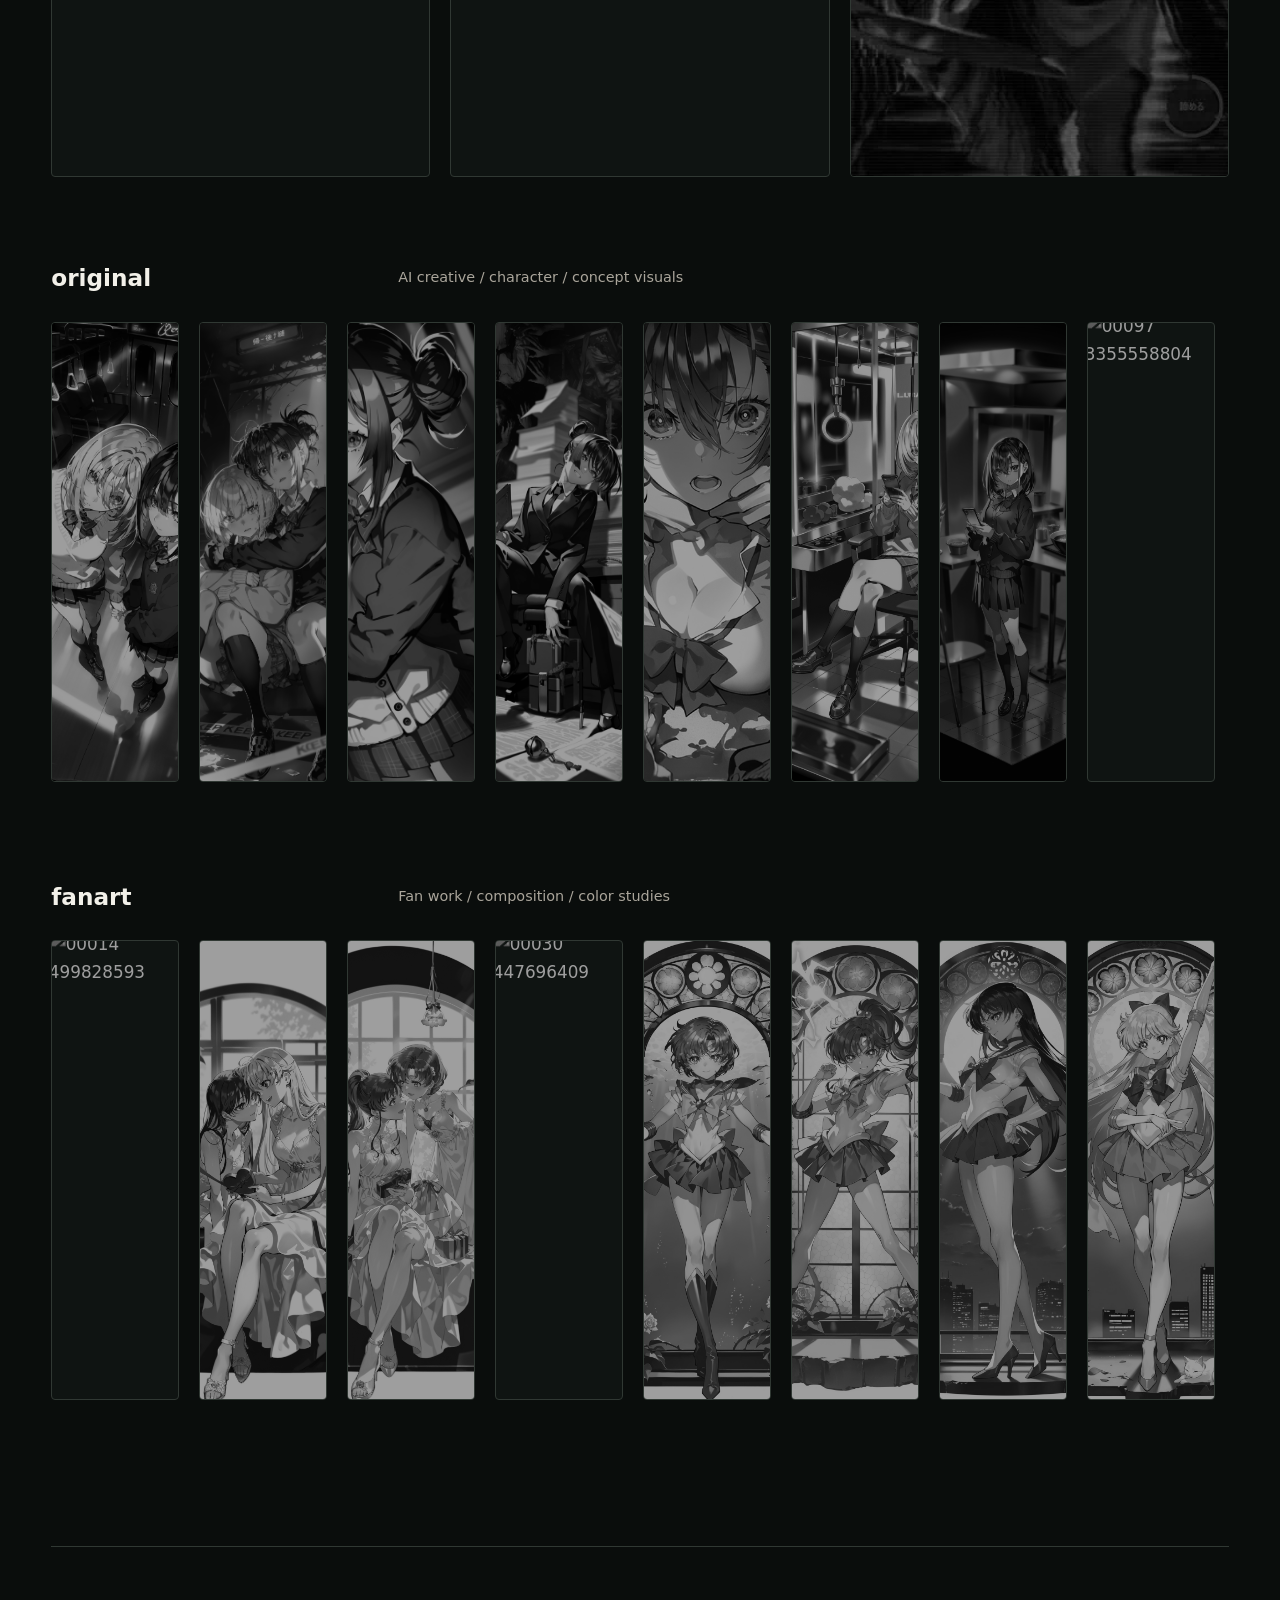
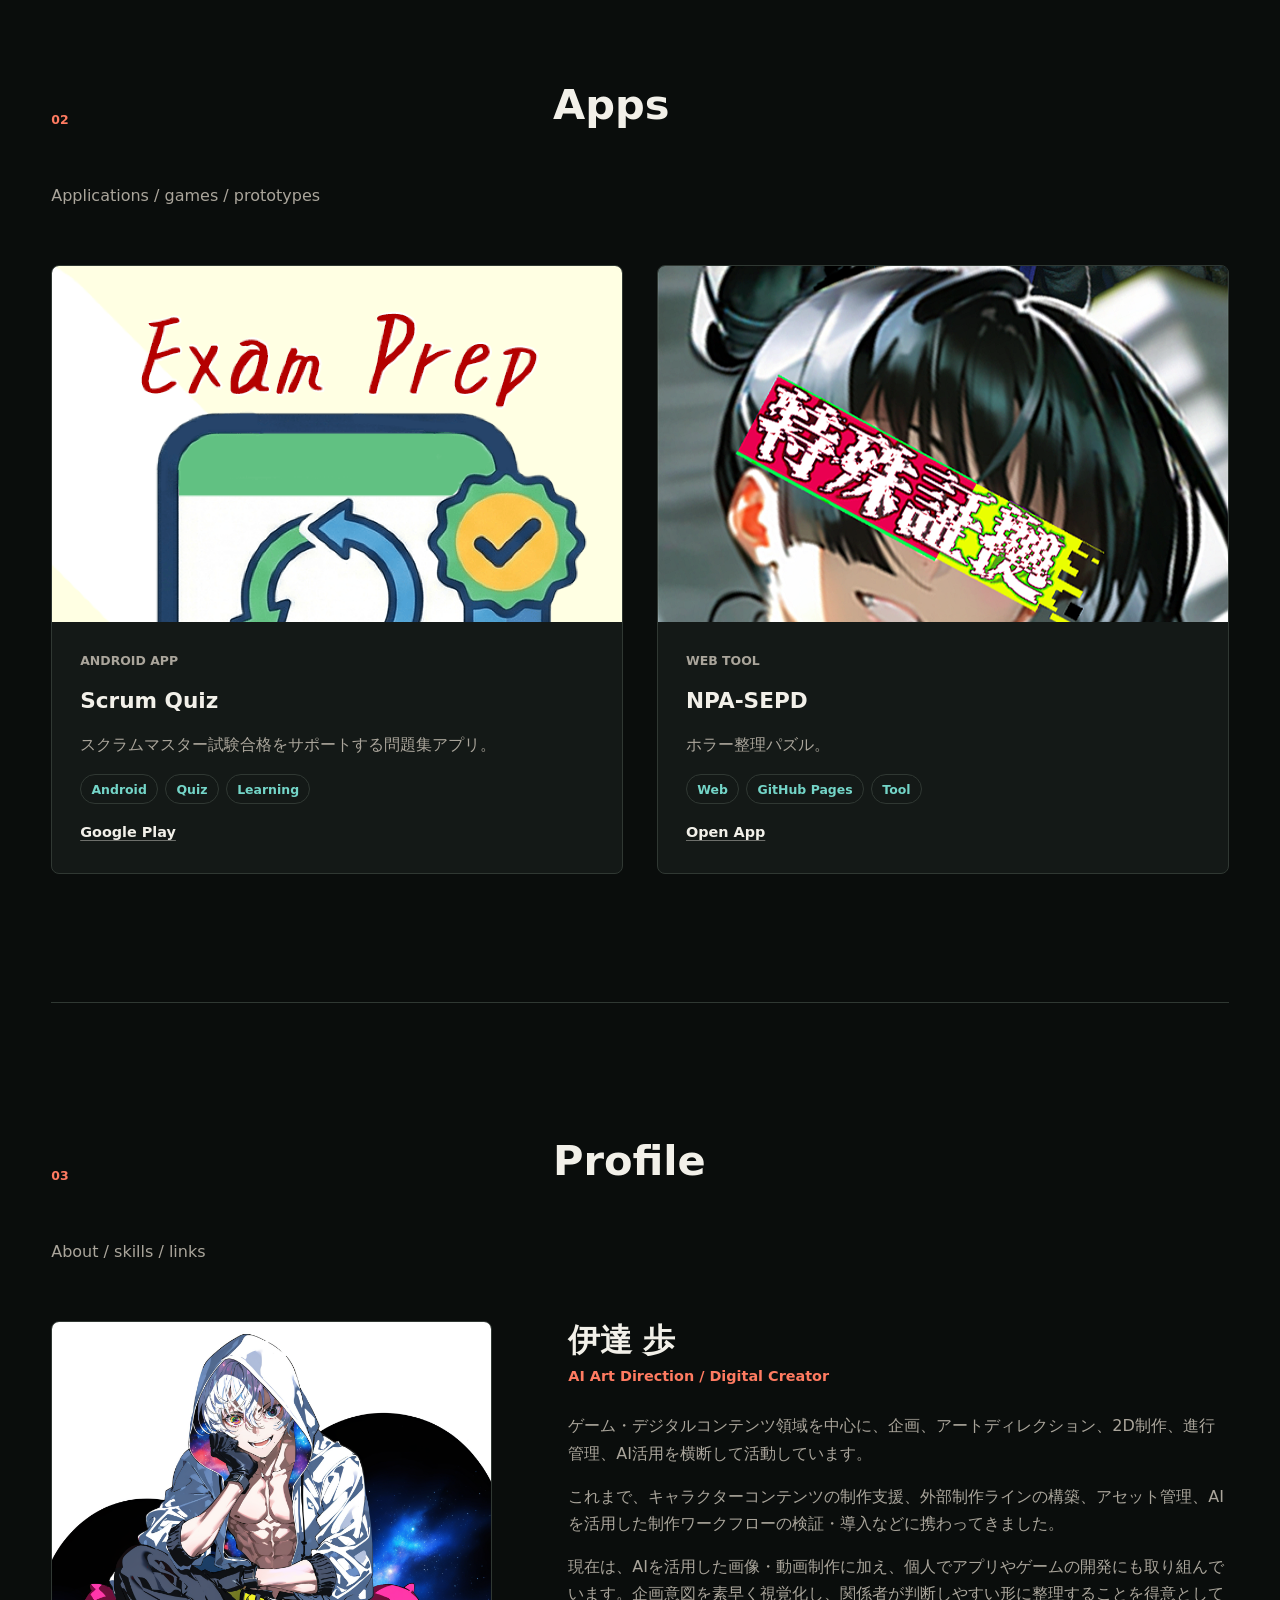
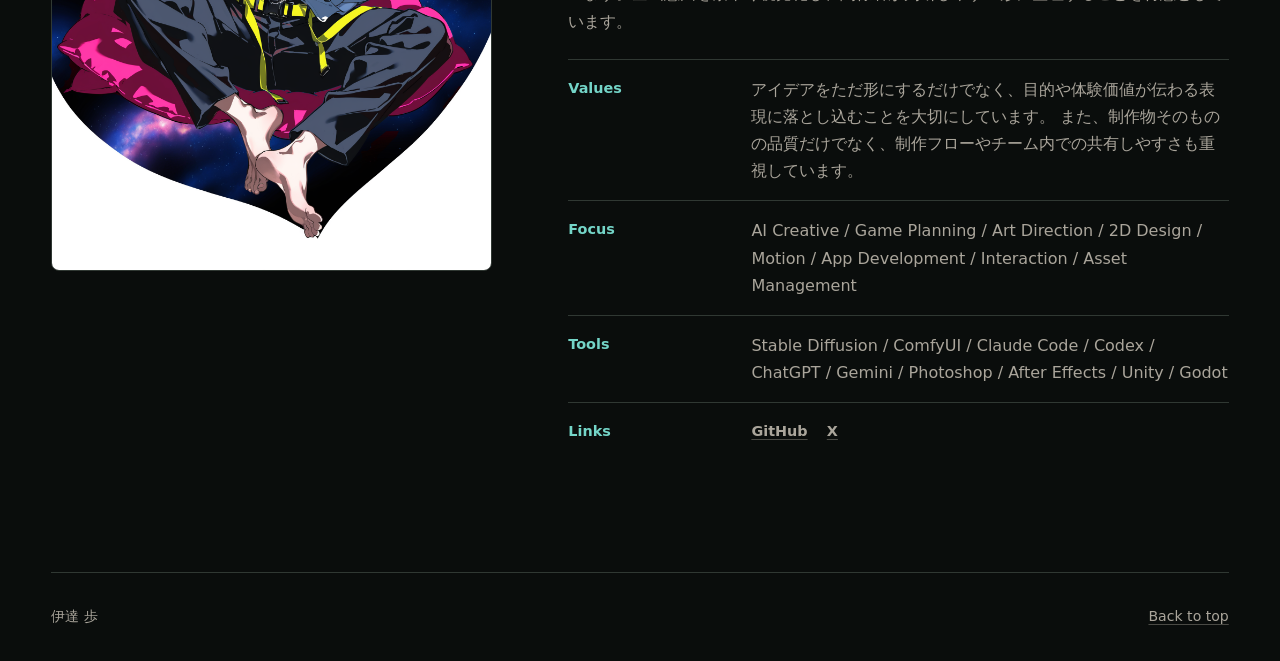
==== commit 0dc427f9: "Update hero description" ====
--- a/wireframe.html
+++ b/wireframe.html
@@ -25,7 +25,7 @@
         <div class="hero__inner">
           <p class="eyebrow">Planner Portfolio</p>
           <h1 id="hero-title">伊達 歩</h1>
-          <p class="hero__lead">企画、アート、AI活用を横断し、アイデアを形にするプランナーです。</p>
+          <p class="hero__lead">AIを活用し、企画初期のビジュアル検証、キャラクター・世界観案の量産、レタッチ、動画化、ゲーム実装検証まで行います。<br>曖昧なアイデアを短期間で判断可能な形にし、制作チームの意思決定を前に進めることを得意としています。</p>
           <div class="hero__links" aria-label="Section links">
             <a href="#gallery">Gallery</a>
             <a href="#apps">Apps</a>
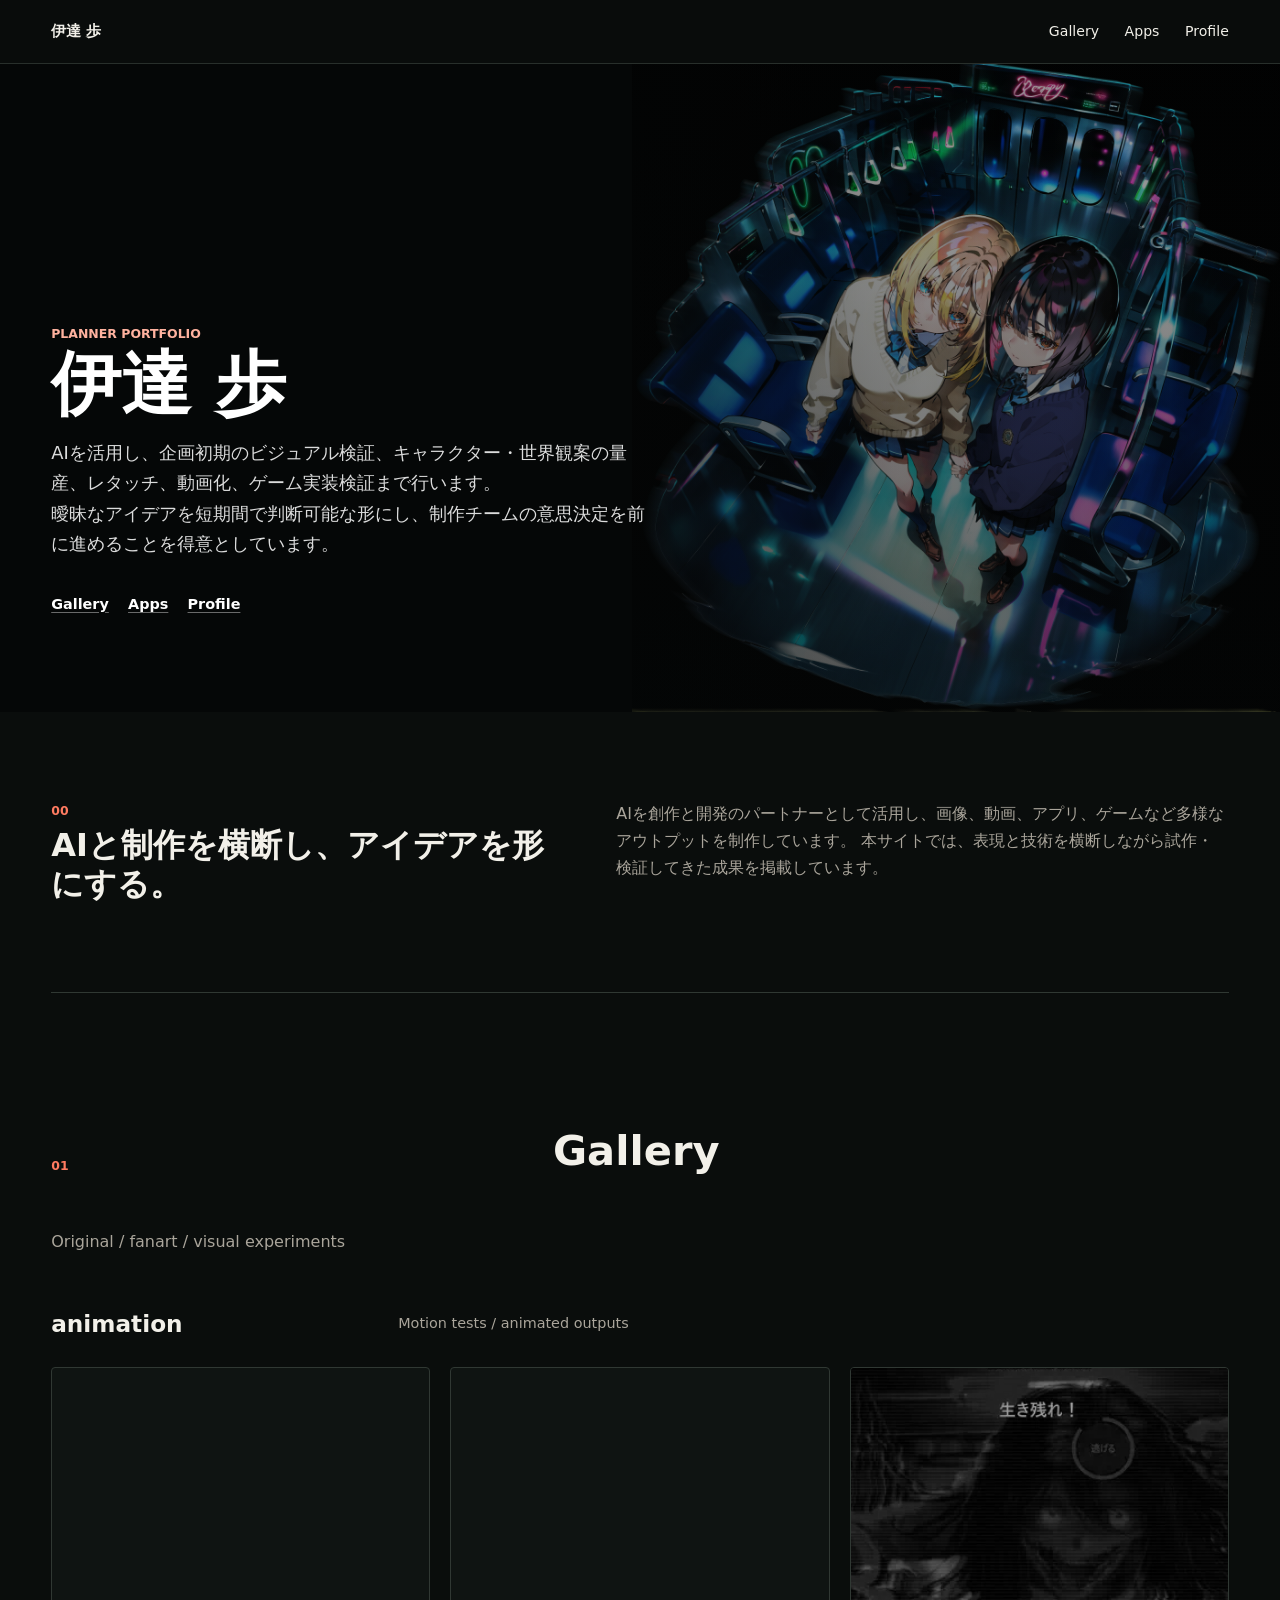
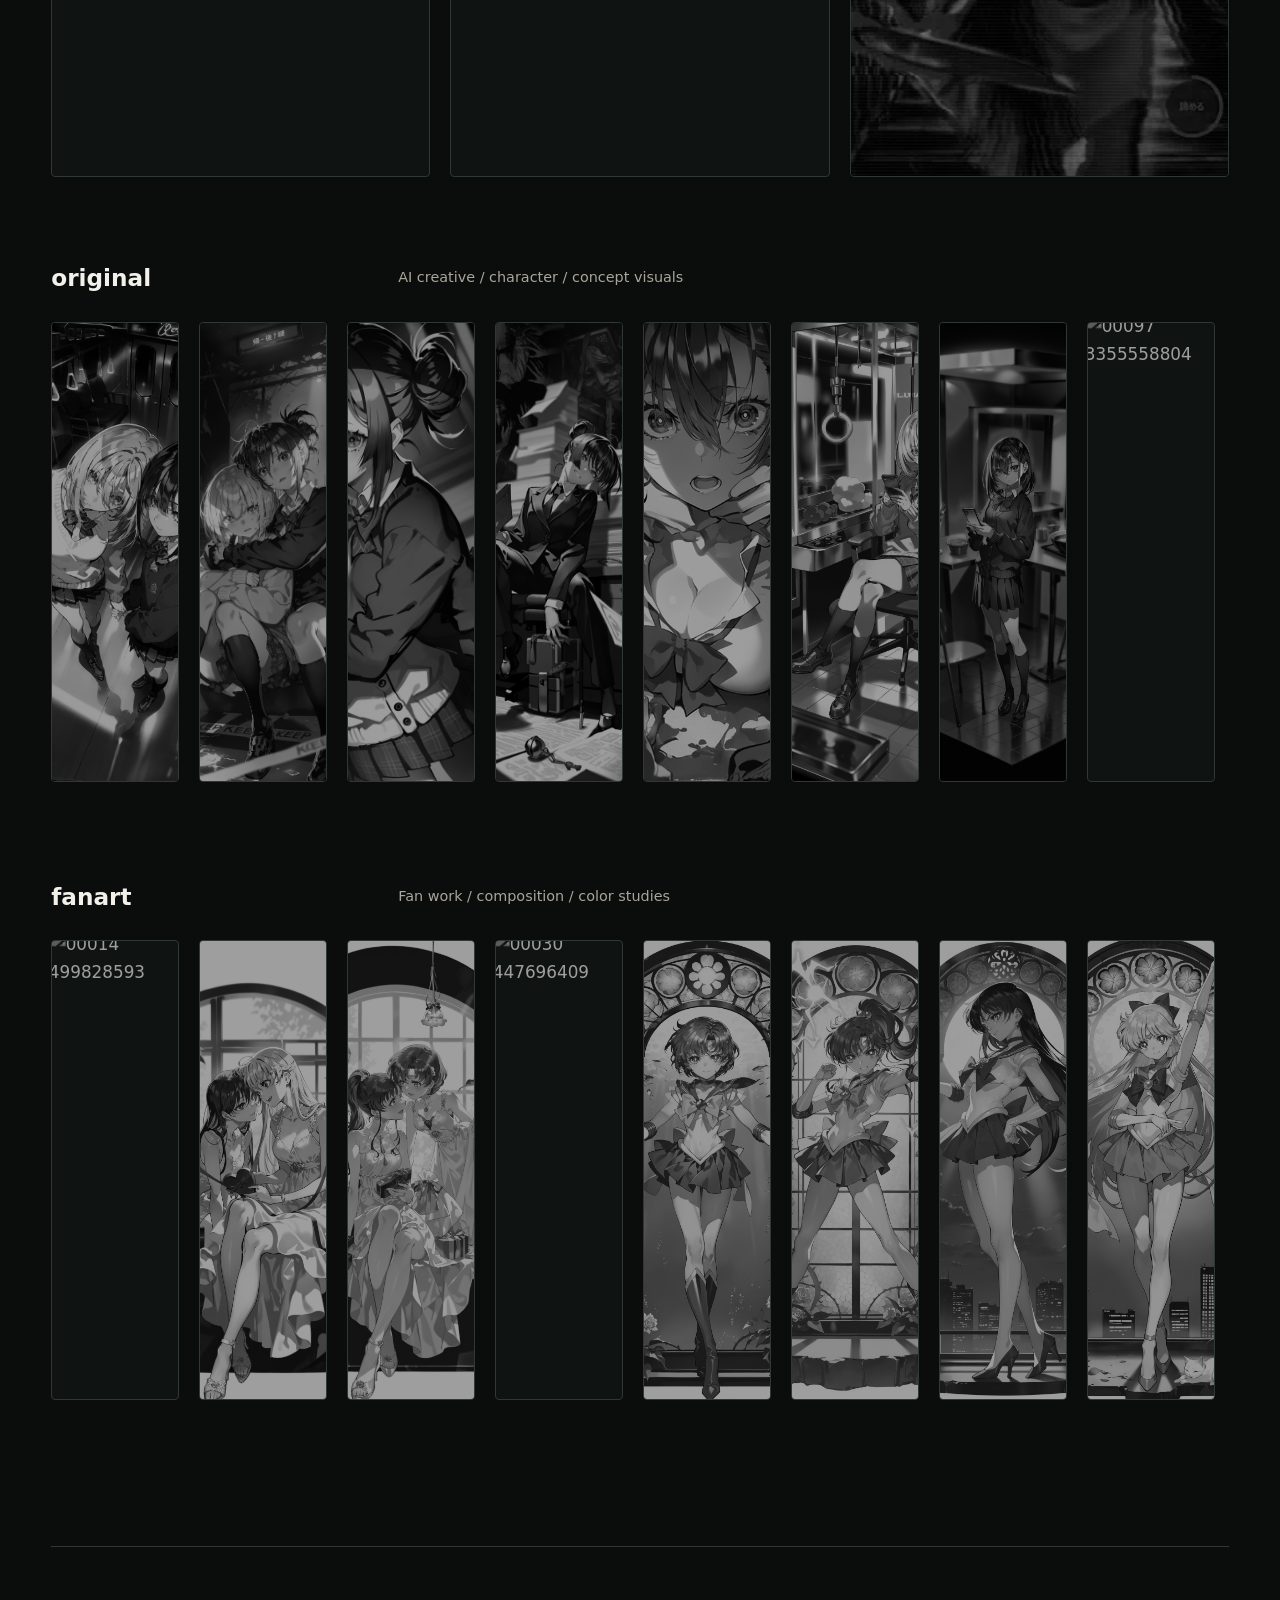
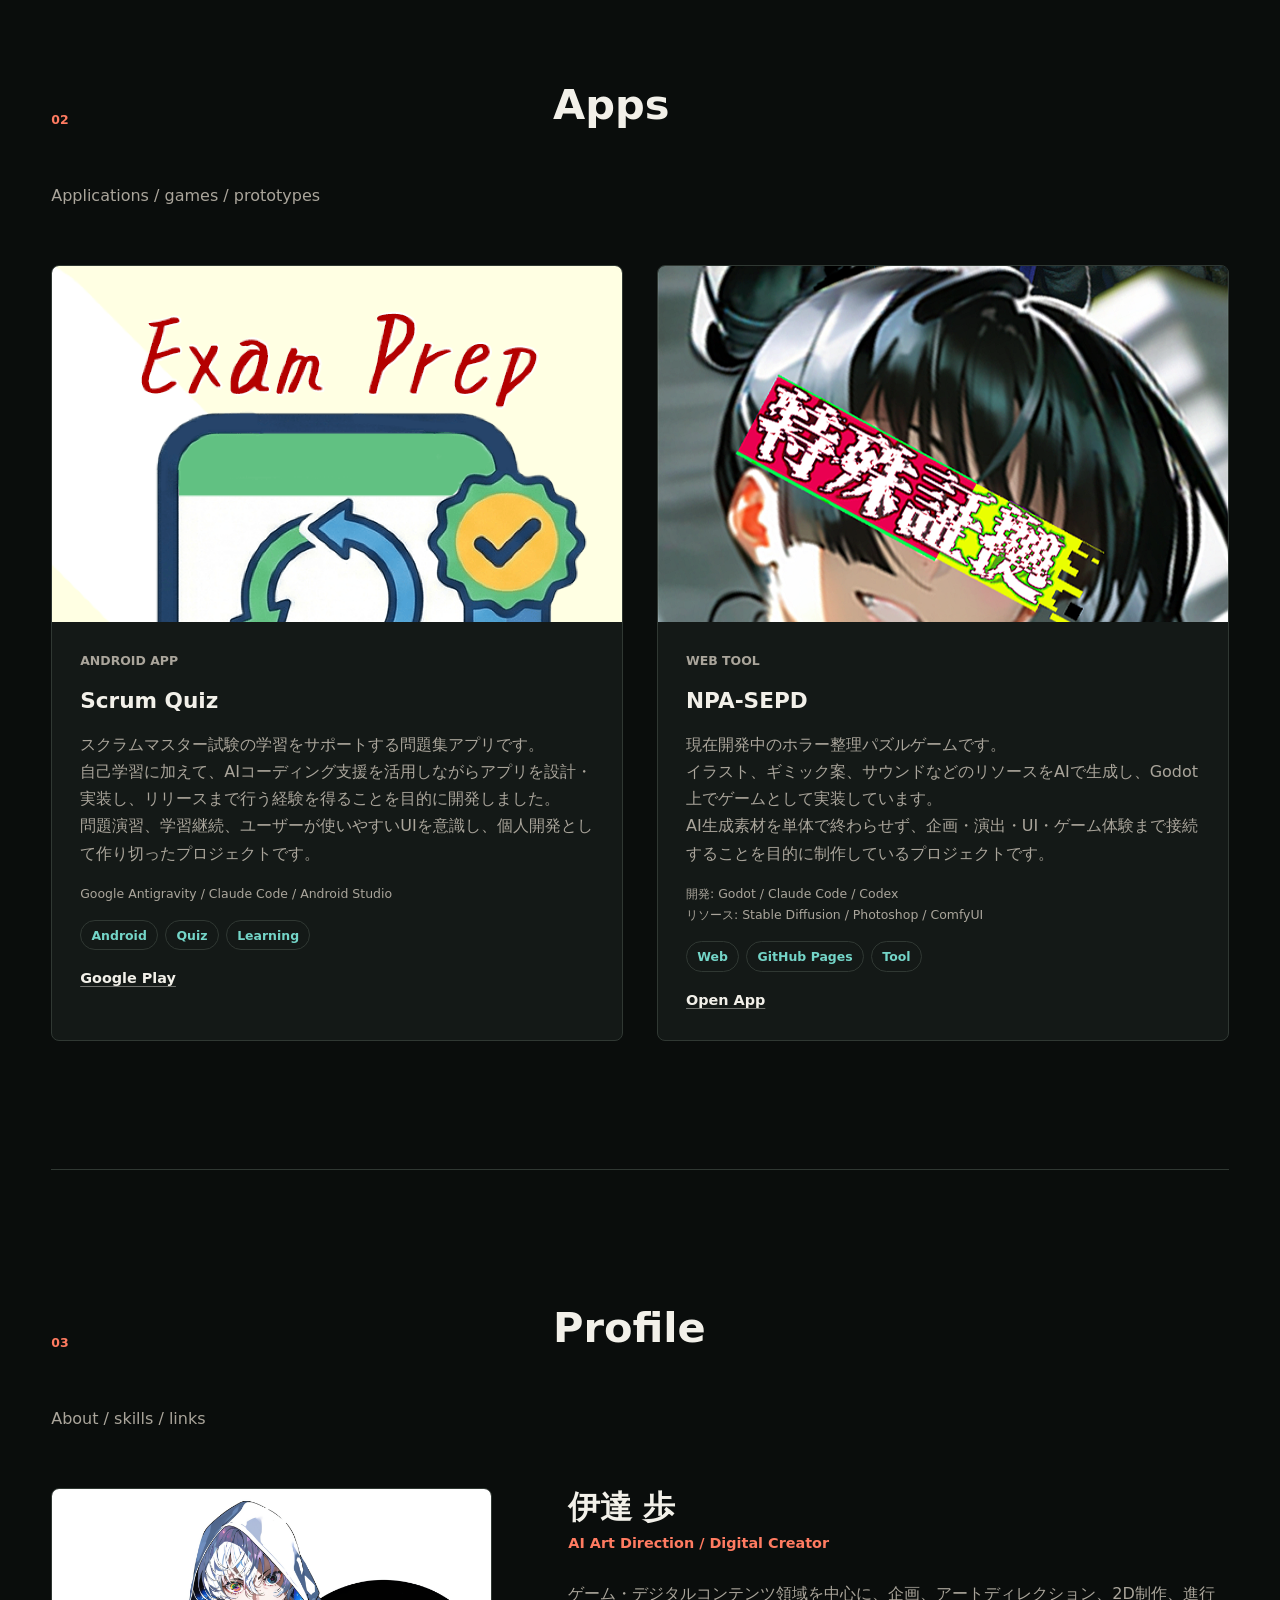
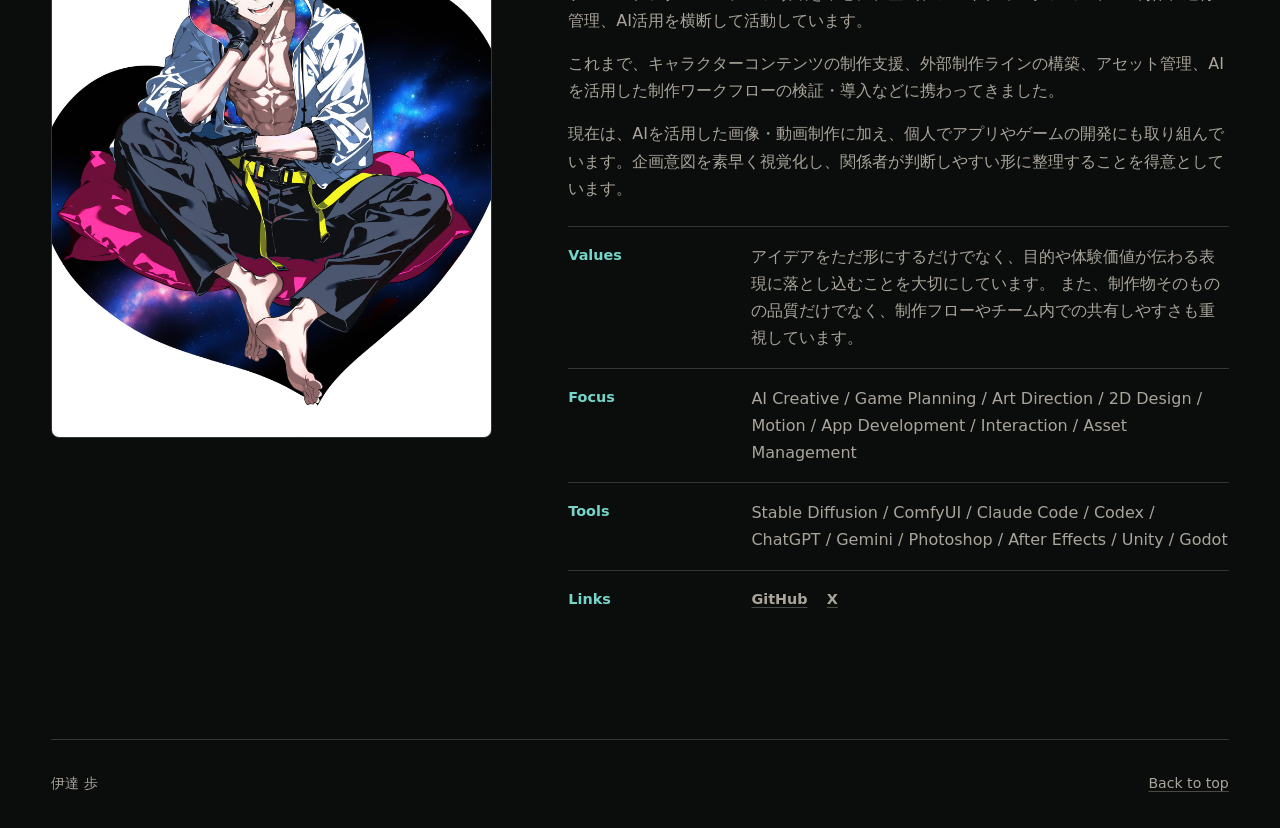
==== commit 909dfea0: "Apply portfolio descriptions" ====
--- a/wireframe.html
+++ b/wireframe.html
@@ -4,7 +4,7 @@
     <meta charset="utf-8">
     <meta name="viewport" content="width=device-width, initial-scale=1">
     <title>伊達 歩 Portfolio</title>
-    <link rel="stylesheet" href="./wireframe.css?v=20260603-original14">
+    <link rel="stylesheet" href="./wireframe.css?v=20260603-descriptions2">
   </head>
   <body>
     <a class="skip-link" href="#main">本文へ移動</a>
@@ -94,7 +94,8 @@
             <div class="app-card__body">
               <p class="app-card__type">Android App</p>
               <h3>Scrum Quiz</h3>
-              <p>スクラムマスター試験合格をサポートする問題集アプリ。</p>
+              <p>スクラムマスター試験の学習をサポートする問題集アプリです。<br>自己学習に加えて、AIコーディング支援を活用しながらアプリを設計・実装し、リリースまで行う経験を得ることを目的に開発しました。<br>問題演習、学習継続、ユーザーが使いやすいUIを意識し、個人開発として作り切ったプロジェクトです。</p>
+              <p class="app-card__tools">Google Antigravity / Claude Code / Android Studio</p>
               <div class="tag-list" aria-label="Technologies">
                 <span>Android</span>
                 <span>Quiz</span>
@@ -113,7 +114,8 @@
             <div class="app-card__body">
               <p class="app-card__type">Web Tool</p>
               <h3>NPA-SEPD</h3>
-              <p>ホラー整理パズル。</p>
+              <p>現在開発中のホラー整理パズルゲームです。<br>イラスト、ギミック案、サウンドなどのリソースをAIで生成し、Godot上でゲームとして実装しています。<br>AI生成素材を単体で終わらせず、企画・演出・UI・ゲーム体験まで接続することを目的に制作しているプロジェクトです。</p>
+              <p class="app-card__tools">開発: Godot / Claude Code / Codex<br>リソース: Stable Diffusion / Photoshop / ComfyUI</p>
               <div class="tag-list" aria-label="Technologies">
                 <span>Web</span>
                 <span>GitHub Pages</span>
@@ -199,11 +201,13 @@
         <div class="gallery-lightbox__media" id="lightbox-media"></div>
         <div class="gallery-lightbox__meta">
           <p id="lightbox-category"></p>
-          <h3 id="lightbox-title"></h3>
+          <p id="lightbox-description" class="lightbox-description"></p>
+          <p id="lightbox-tools" class="lightbox-tools"></p>
+          <h3 id="lightbox-title" class="visually-hidden"></h3>
         </div>
       </div>
     </div>
 
-    <script src="./gallery.js?v=20260603-original14"></script>
+    <script src="./gallery.js?v=20260603-descriptions2"></script>
   </body>
 </html>
--- a/wireframe.css
+++ b/wireframe.css
@@ -471,11 +471,13 @@
   color: var(--ink);
   font-size: 0.88rem;
   line-height: 1.6;
+  white-space: pre-line;
 }
 
 .lightbox-tools {
   color: var(--muted);
   font-size: 0.75rem;
+  white-space: pre-line;
 }
 
 .visually-hidden {
@@ -729,6 +731,7 @@
 .app-card__tools {
   font-size: 0.78rem;
   color: var(--muted);
+  white-space: pre-line;
 }
 
 .tag-list {
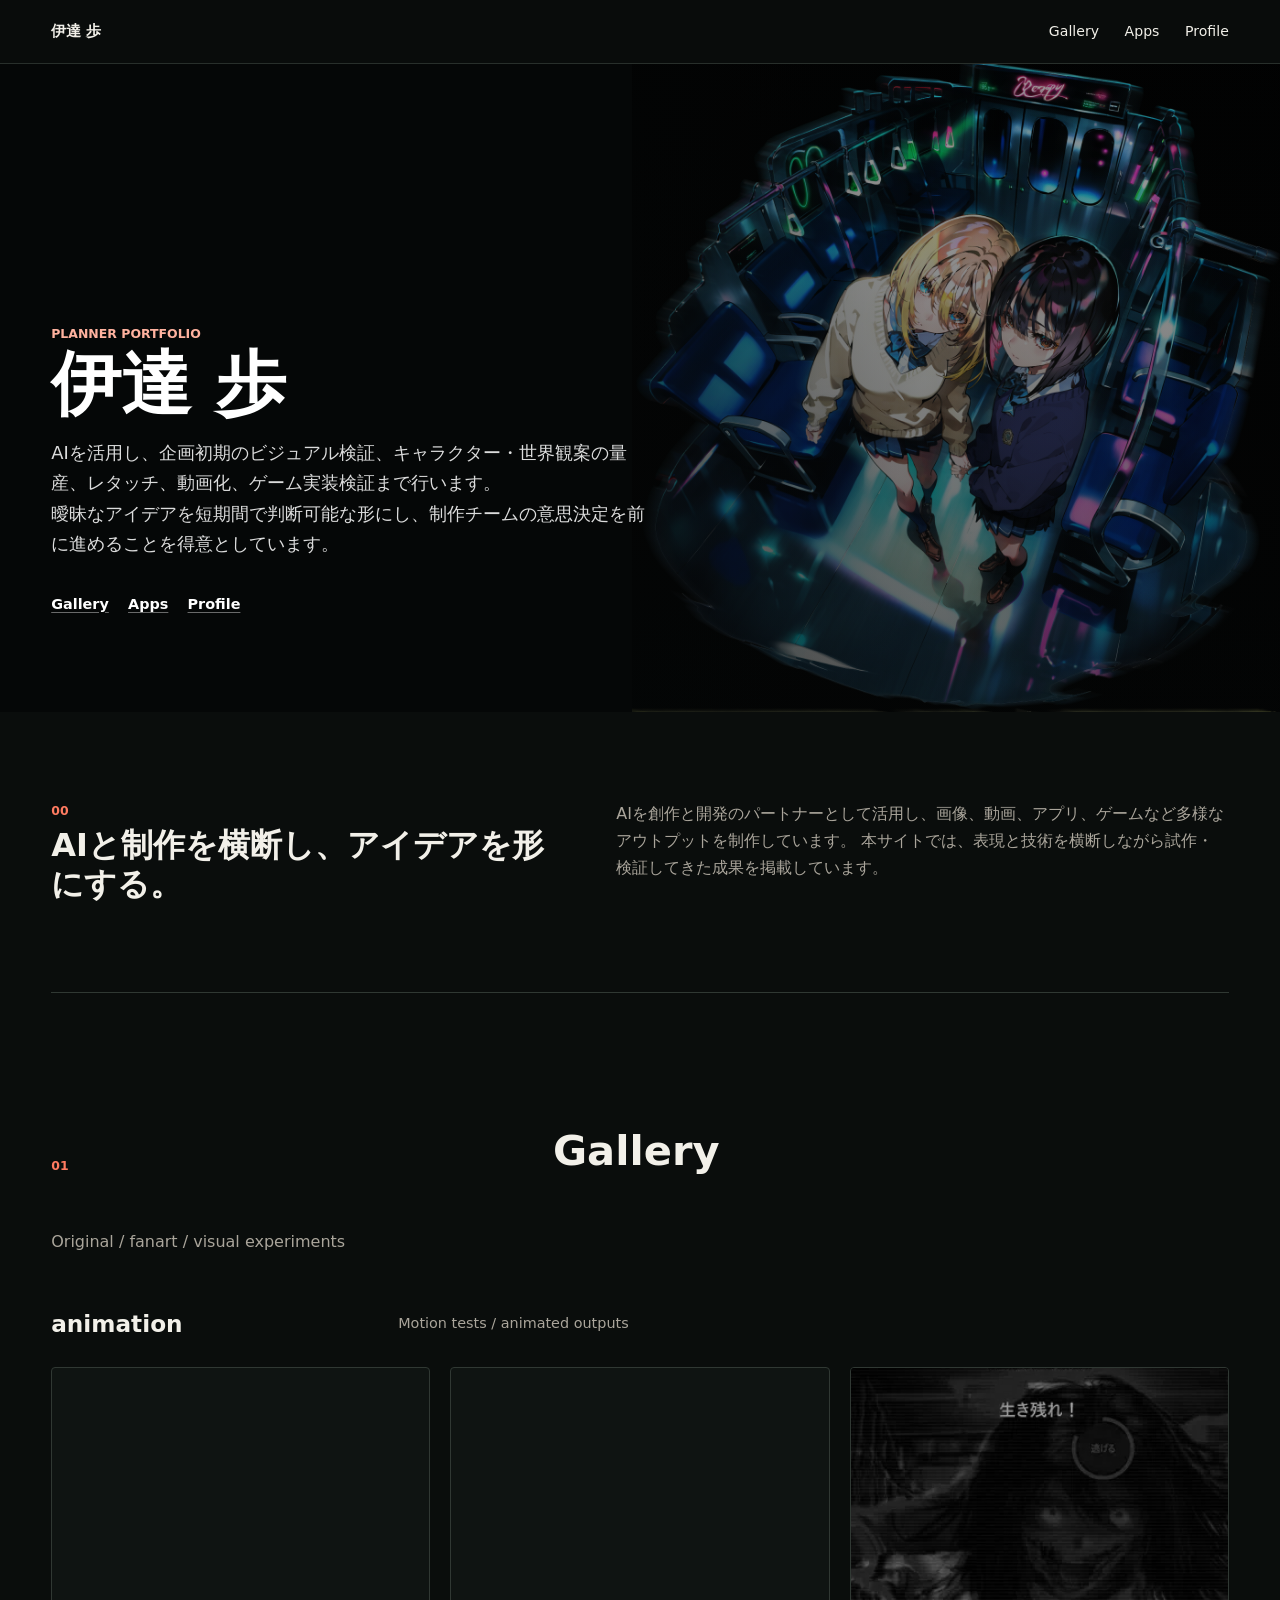
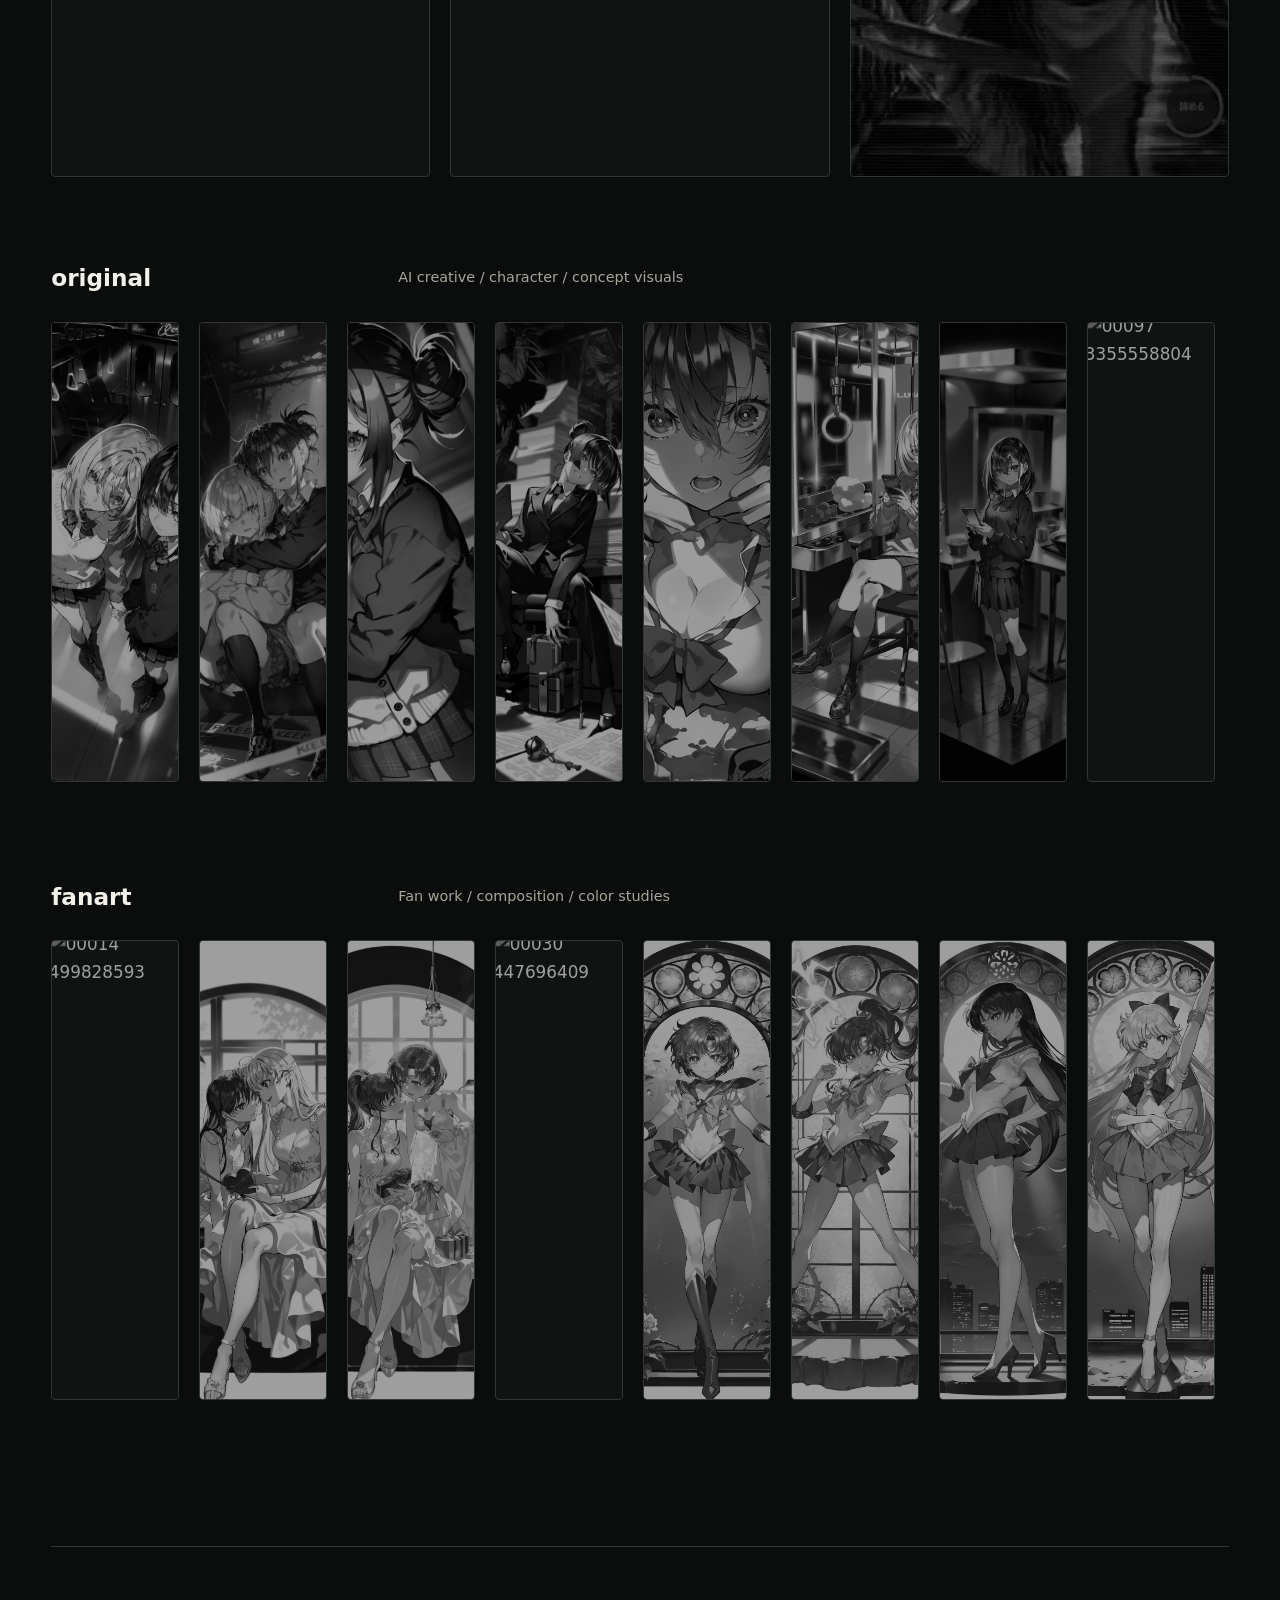
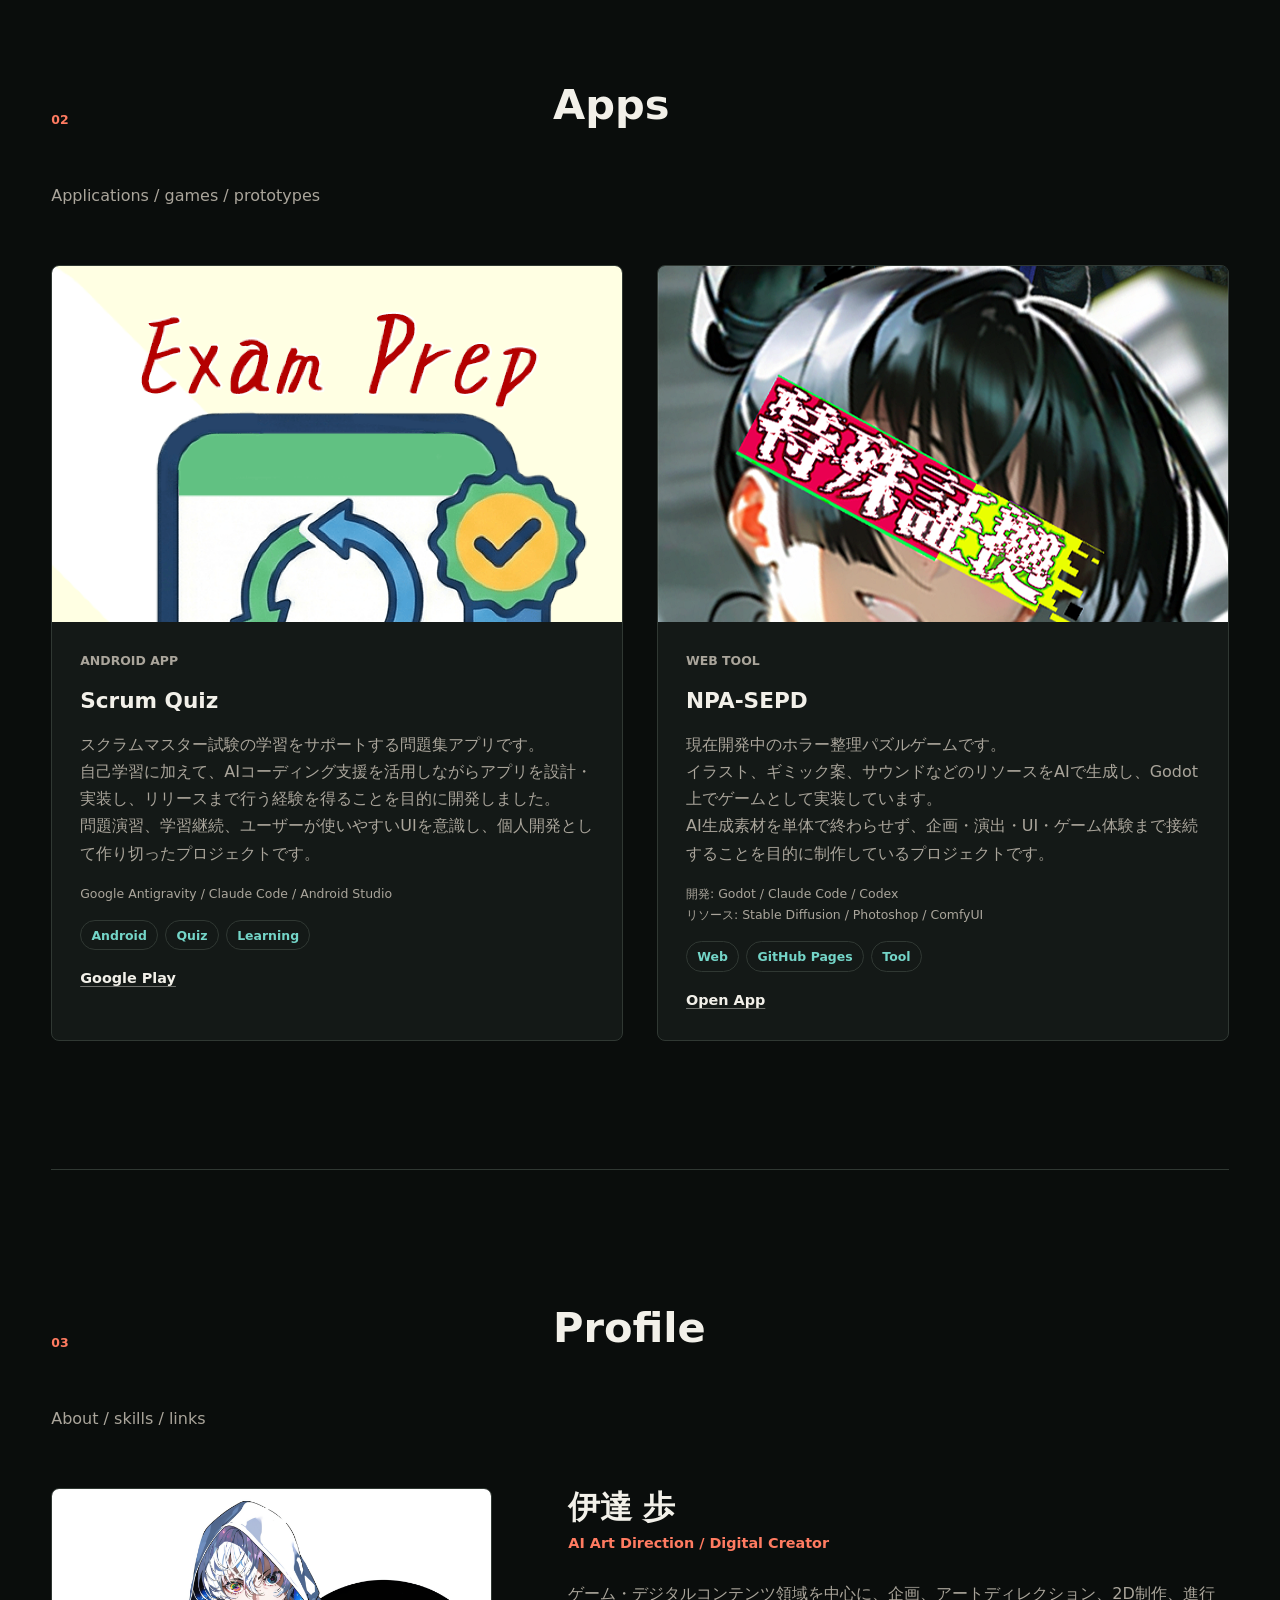
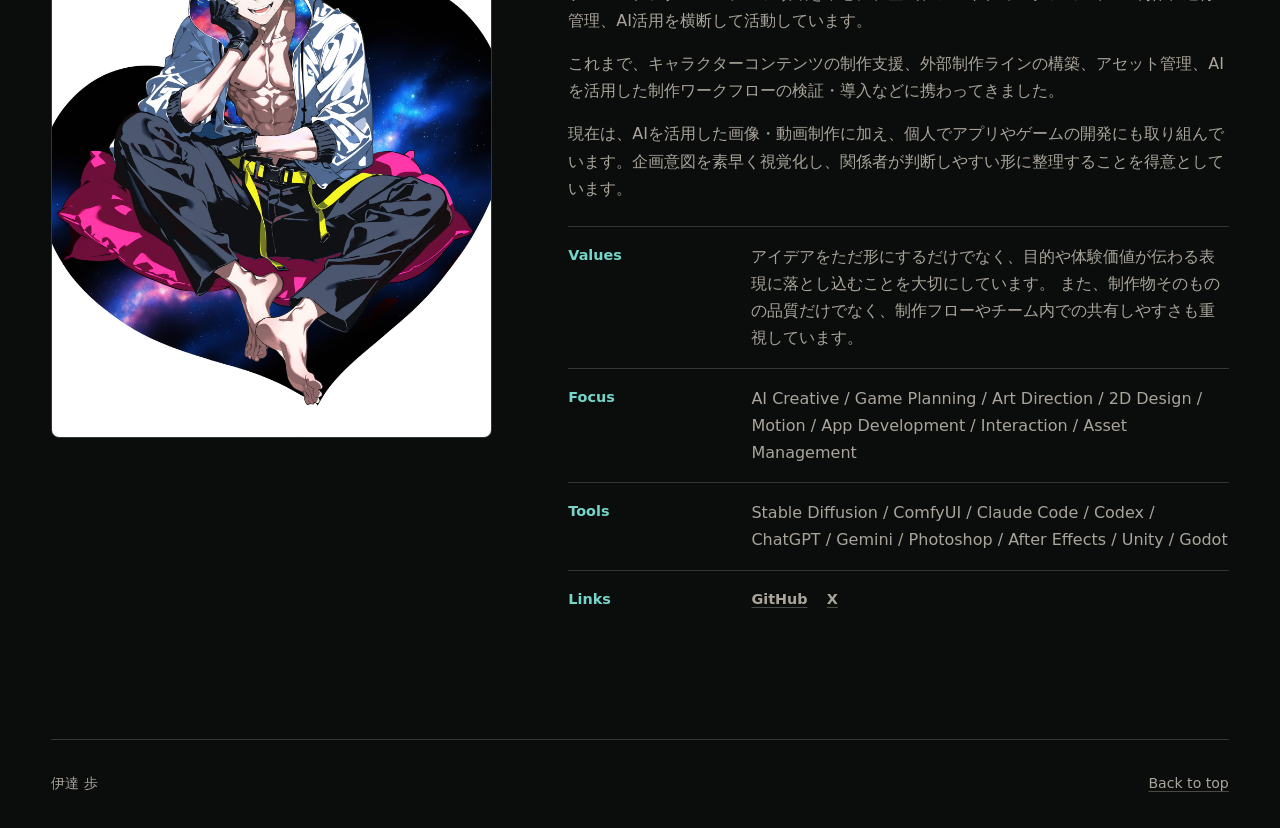
==== commit 0061732b: "Highlight active comparison label" ====
--- a/wireframe.html
+++ b/wireframe.html
@@ -4,7 +4,7 @@
     <meta charset="utf-8">
     <meta name="viewport" content="width=device-width, initial-scale=1">
     <title>伊達 歩 Portfolio</title>
-    <link rel="stylesheet" href="./wireframe.css?v=20260603-descriptions2">
+    <link rel="stylesheet" href="./wireframe.css?v=20260604-slider-labels">
   </head>
   <body>
     <a class="skip-link" href="#main">本文へ移動</a>
@@ -208,6 +208,6 @@
       </div>
     </div>
 
-    <script src="./gallery.js?v=20260603-descriptions2"></script>
+    <script src="./gallery.js?v=20260604-slider-labels"></script>
   </body>
 </html>
--- a/wireframe.css
+++ b/wireframe.css
@@ -589,15 +589,42 @@
   pointer-events: none;
 }
 
-.comparison__labels span {
-  border: 1px solid color-mix(in srgb, var(--line) 75%, transparent);
+.comparison__label {
+  border: 1px solid color-mix(in srgb, var(--line) 70%, transparent);
   border-radius: 999px;
-  background: rgba(8, 11, 10, 0.64);
+  background: rgba(8, 11, 10, 0.58);
   padding: 0.25rem 0.6rem;
+  color: color-mix(in srgb, var(--ink) 72%, transparent);
+  font-size: 0.72rem;
+  font-weight: 700;
+  text-transform: uppercase;
+  opacity: 0.68;
+  transition:
+    opacity 0.18s ease,
+    color 0.18s ease,
+    border-color 0.18s ease,
+    background 0.18s ease,
+    box-shadow 0.18s ease;
+}
+
+.comparison[data-focus="before"] .comparison__label--before,
+.comparison[data-focus="after"] .comparison__label--after {
+  border-color: var(--accent-2);
+  background: rgba(17, 191, 178, 0.2);
   color: var(--ink);
-  font-size: 0.72rem;
-  font-weight: 700;
-  text-transform: uppercase;
+  opacity: 1;
+  box-shadow:
+    0 0 18px rgba(116, 213, 200, 0.56),
+    inset 0 0 14px rgba(116, 213, 200, 0.14);
+}
+
+.comparison[data-focus="before"] .comparison__label--after,
+.comparison[data-focus="after"] .comparison__label--before {
+  border-color: color-mix(in srgb, var(--line) 55%, transparent);
+  background: rgba(8, 11, 10, 0.34);
+  color: color-mix(in srgb, var(--ink) 42%, transparent);
+  opacity: 0.28;
+  box-shadow: none;
 }
 
 .comparison__range {
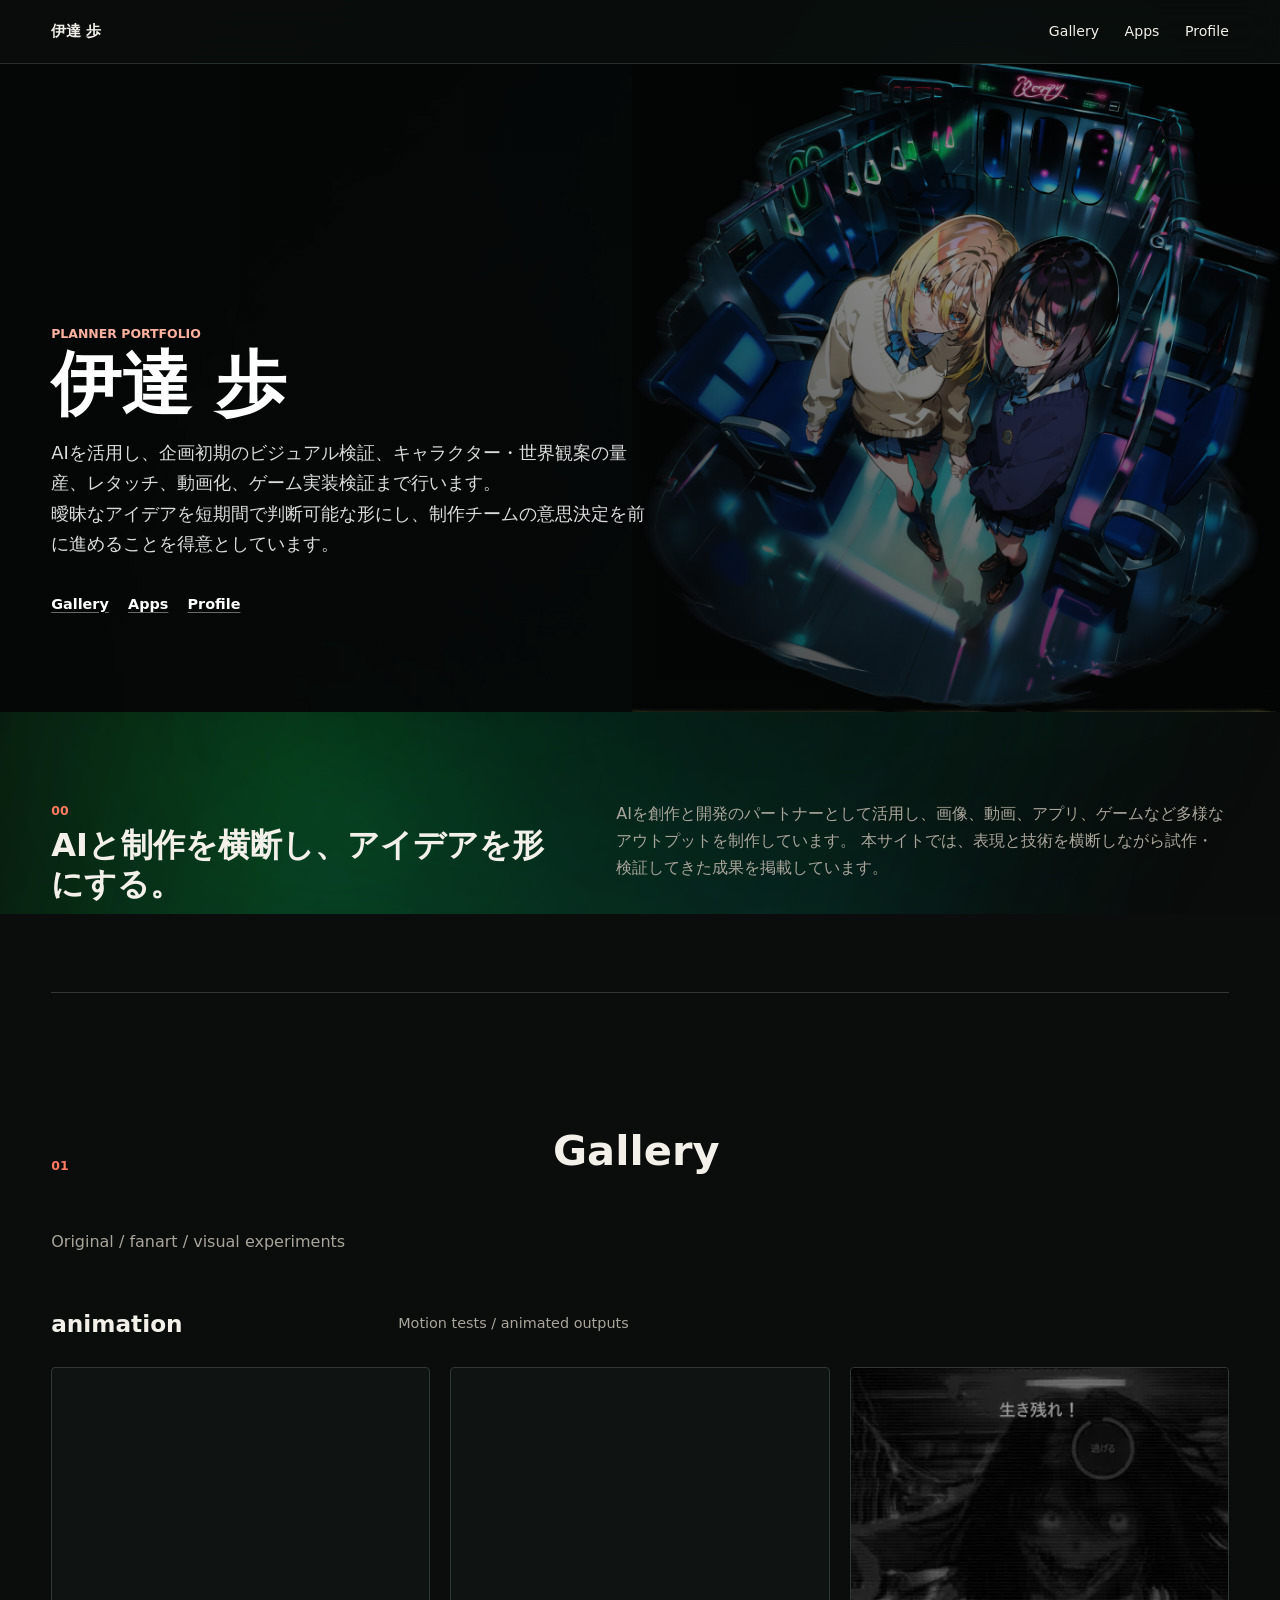
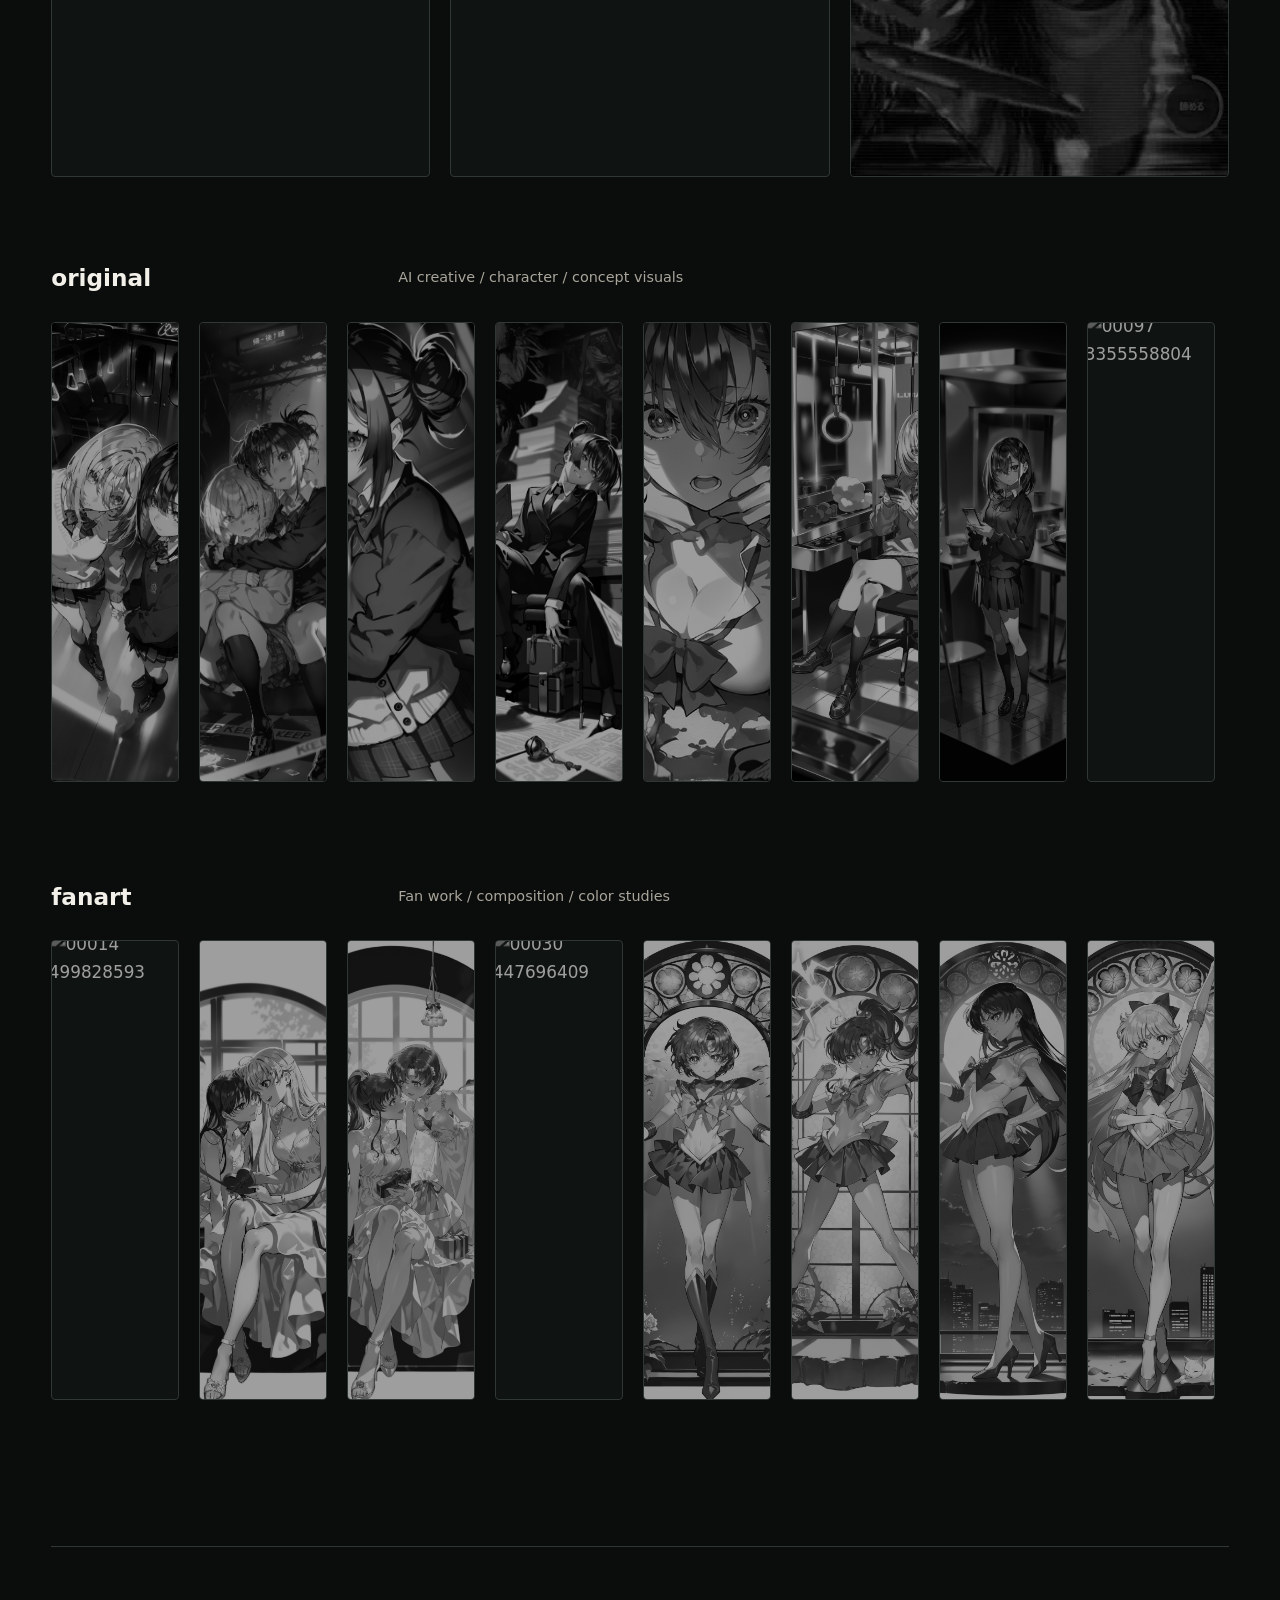
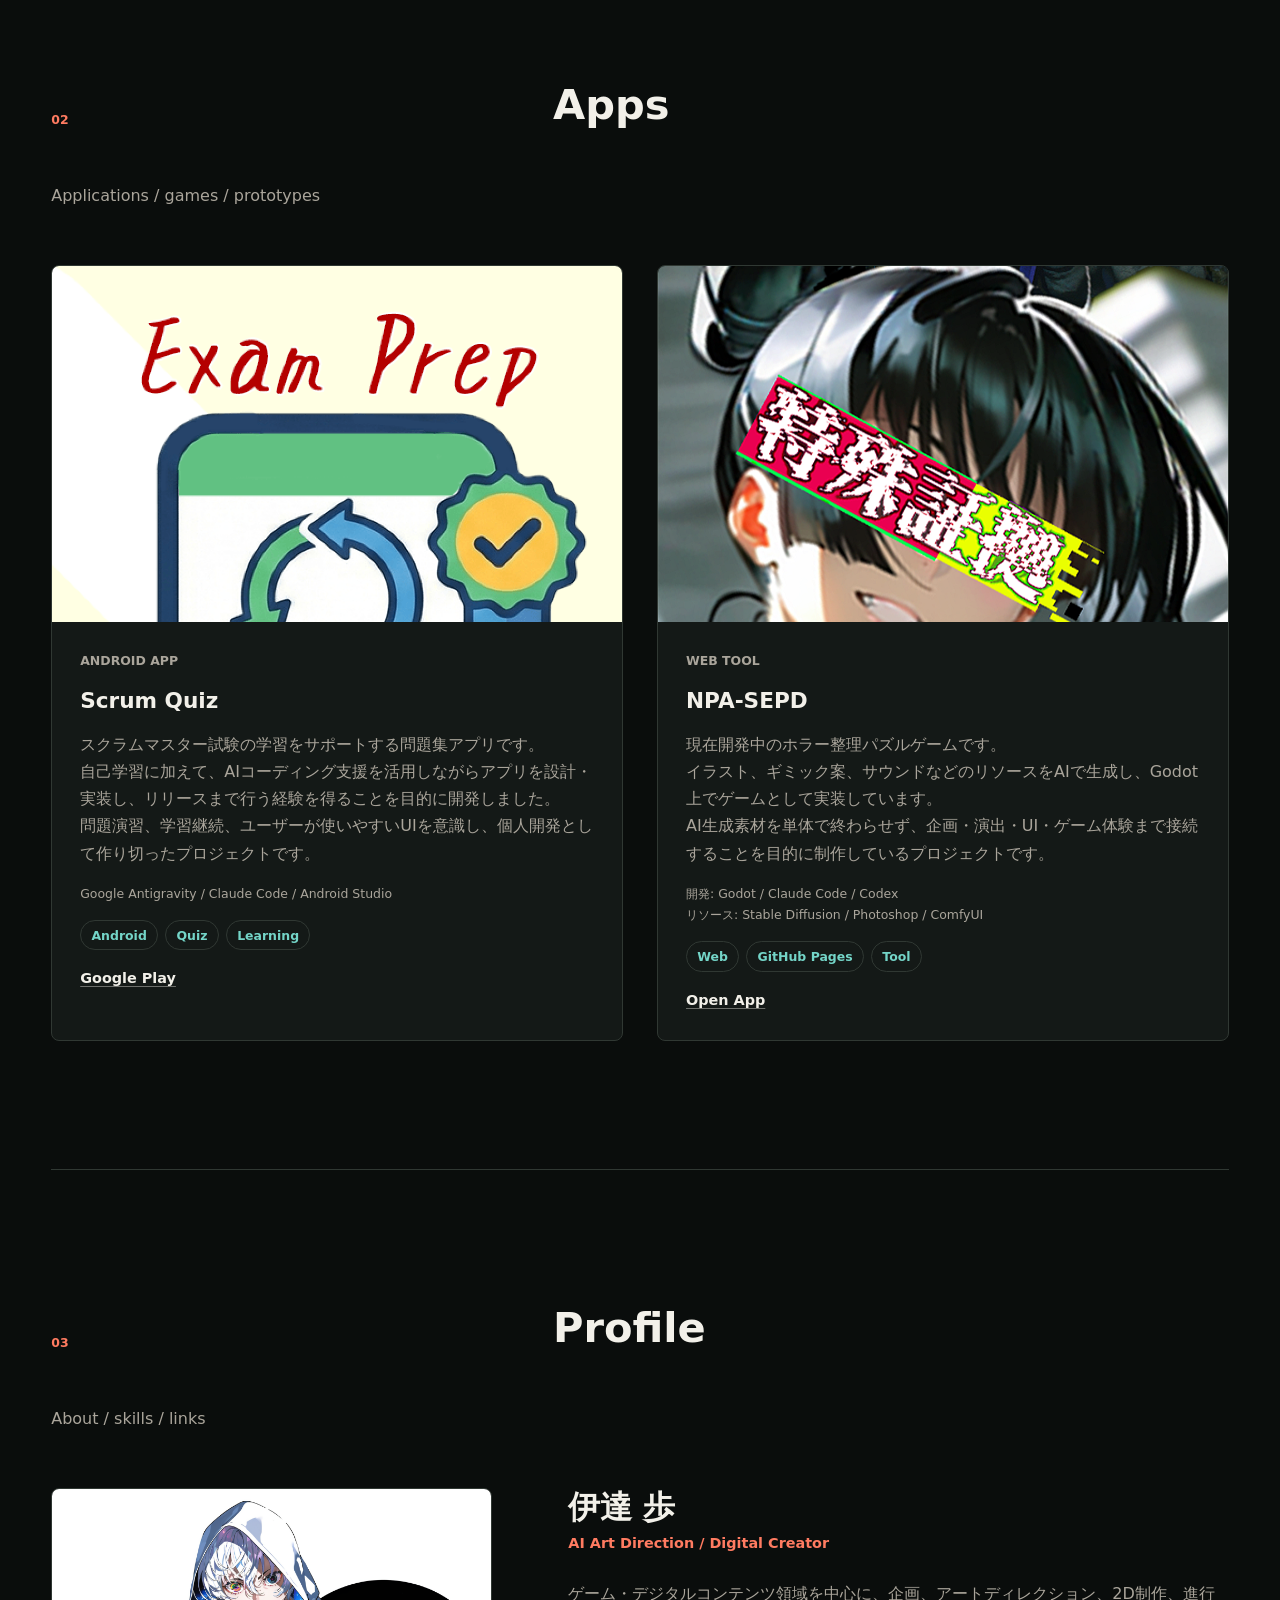
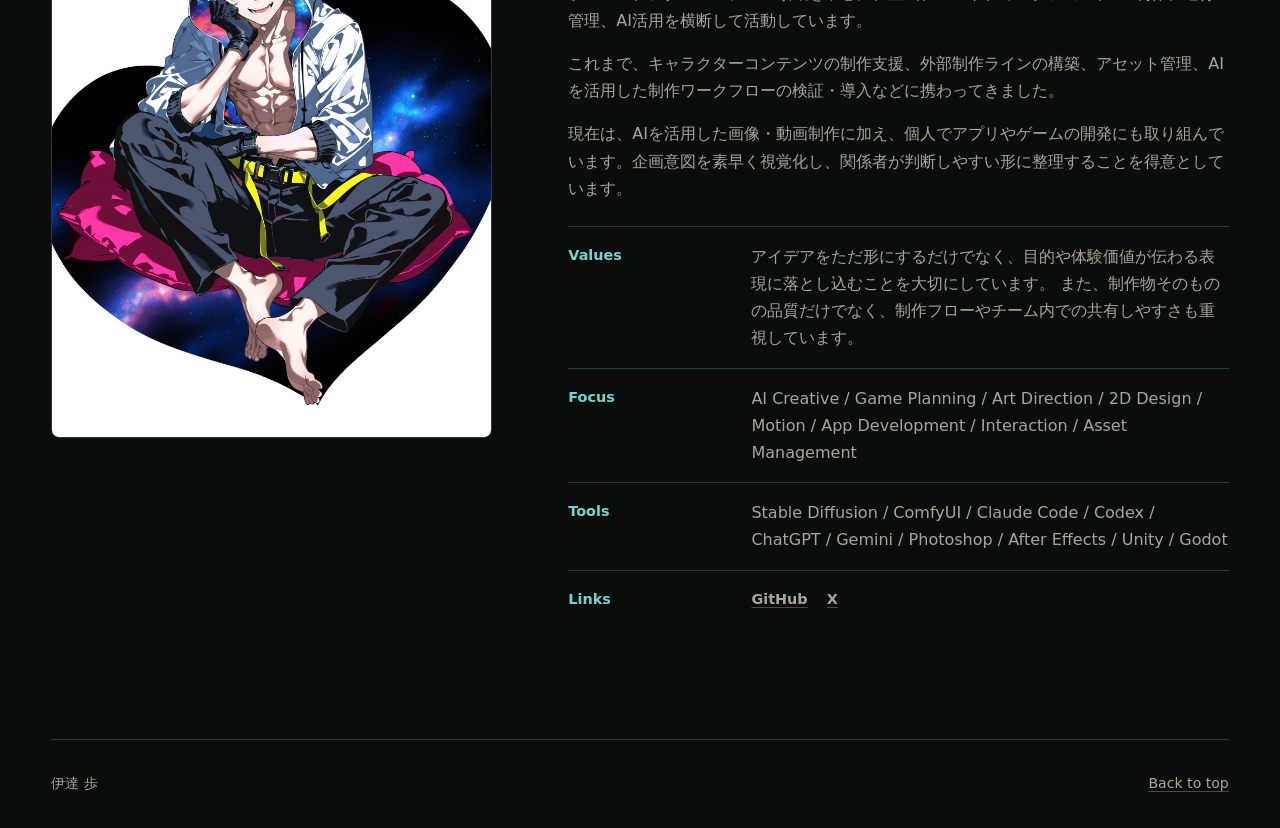
==== commit 422c277e: "Add liquid parallax background" ====
--- a/wireframe.html
+++ b/wireframe.html
@@ -4,10 +4,11 @@
     <meta charset="utf-8">
     <meta name="viewport" content="width=device-width, initial-scale=1">
     <title>伊達 歩 Portfolio</title>
-    <link rel="stylesheet" href="./wireframe.css?v=20260604-slider-labels">
+    <link rel="stylesheet" href="./wireframe.css?v=20260604-liquid-bg">
   </head>
   <body>
     <a class="skip-link" href="#main">本文へ移動</a>
+    <canvas class="liquid-background" id="liquid-background" aria-hidden="true"></canvas>
 
     <header class="site-header">
       <a class="brand" href="#top" aria-label="Portfolio home">伊達 歩</a>
@@ -208,6 +209,7 @@
       </div>
     </div>
 
+    <script src="./liquid-background.js?v=20260604-liquid-bg"></script>
     <script src="./gallery.js?v=20260604-slider-labels"></script>
   </body>
 </html>
--- a/wireframe.css
+++ b/wireframe.css
@@ -47,6 +47,28 @@
 
 a:hover {
   color: var(--accent);
+}
+
+.liquid-background {
+  position: fixed;
+  inset: 0;
+  z-index: 0;
+  width: 100%;
+  height: 100%;
+  pointer-events: none;
+  opacity: 0.9;
+  transform: scale(1.03);
+}
+
+.site-header,
+main,
+.site-footer {
+  position: relative;
+}
+
+main,
+.site-footer {
+  z-index: 1;
 }
 
 .skip-link {
@@ -109,7 +131,7 @@
   align-items: end;
   overflow: clip;
   isolation: isolate;
-  background: #050707;
+  background: rgba(5, 7, 7, 0.74);
 }
 
 .hero__image,
